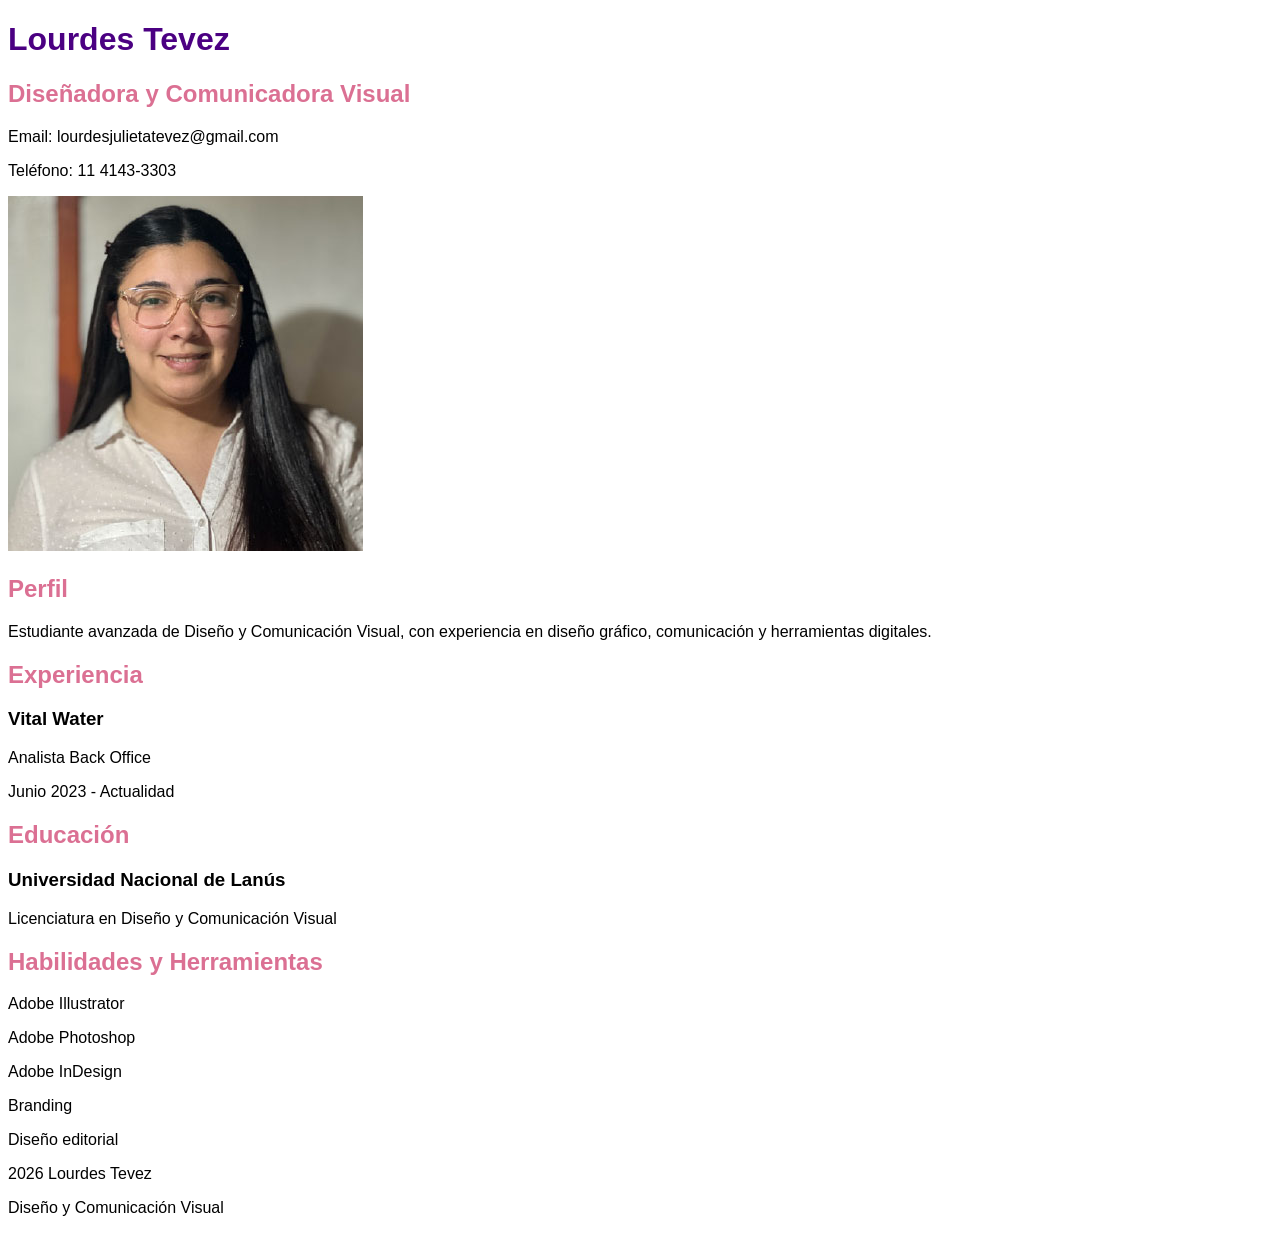
==== index.html @ 54fec966 "agregue tipografias, les puse color y agregue img" ====
<!DOCTYPE html>
<html>
    <head>
        <meta charset="utf-8"/>
        <title>TP de Lourdes Tevez</title>
        <link rel="stylesheet" href="estilos.css">
    </head>
        <body>
            <header>
                <h1>Lourdes Tevez</h1>
                <h2>Diseñadora y Comunicadora Visual</h2>
                <p>Email: lourdesjulietatevez@gmail.com</p>
                <p>Teléfono: 11 4143-3303</p>
            </header>
            <main>
                <img src="yo.jpg" alt="Mi perfil">
                <section>
                    <h2>Perfil</h2>
                    <p>
                        Estudiante avanzada de Diseño y Comunicación Visual, con experiencia en diseño gráfico, comunicación y herramientas digitales.
                    </p>
                </section>
                <section>
                    <h2>Experiencia</h2>
                    <h3>Vital Water</h3>
                    <p>Analista Back Office</p>
                    <p>Junio 2023 - Actualidad</p>
                </section>
                <section>
                    <h2>Educación</h2>
                    <h3>Universidad Nacional de Lanús</h3>
                    <p>Licenciatura en Diseño y Comunicación Visual</p>
                </section>
                <section>
                    <h2>Habilidades y Herramientas</h2>
                    <p>Adobe Illustrator</p>
                    <p>Adobe Photoshop</p>
                    <p>Adobe InDesign</p>
                    <p>Branding</p>
                    <p>Diseño editorial</p>
                </section>
            </main>
            <footer>
                <p>2026 Lourdes Tevez</p>
                <p>Diseño y Comunicación Visual</p>
            </footer>
        </body>
</html>
---- estilos.css ----
/* CSS DOCUMENT */
@charset "UTF-8" ;

@font-face {
    font-family: "Roboto Regular";
    src: url(img/fuentes/Roboto-Regular.ttf) format('truetype');
    font-weight: normal;
    font-style: normal;
}

@font-face {
    font-family: "Roboto semi bold";
    src: url(img/fuentes/Roboto-SemiBold.ttf) format('truetype');
    font-weight: bold;
    font-style: normal;
}

@font-face {
    font-family: "Roboto italic";
    src: url(img/fuentes/Roboto-Italic.ttf) format('truetype');
    font-weight: normal;
    font-style: italic;
}

h1 { 
    font-family: 'Roboto semi bold', sans-serif;
    color: indigo;
}
h2 {
    font-family: 'Roboto semi bold', sans-serif;
    color: palevioletred;
}
h3 {
    font-family: 'Roboto regular', sans-serif;
}
p {
    font-family: 'Roboto regular', sans-serif;
}
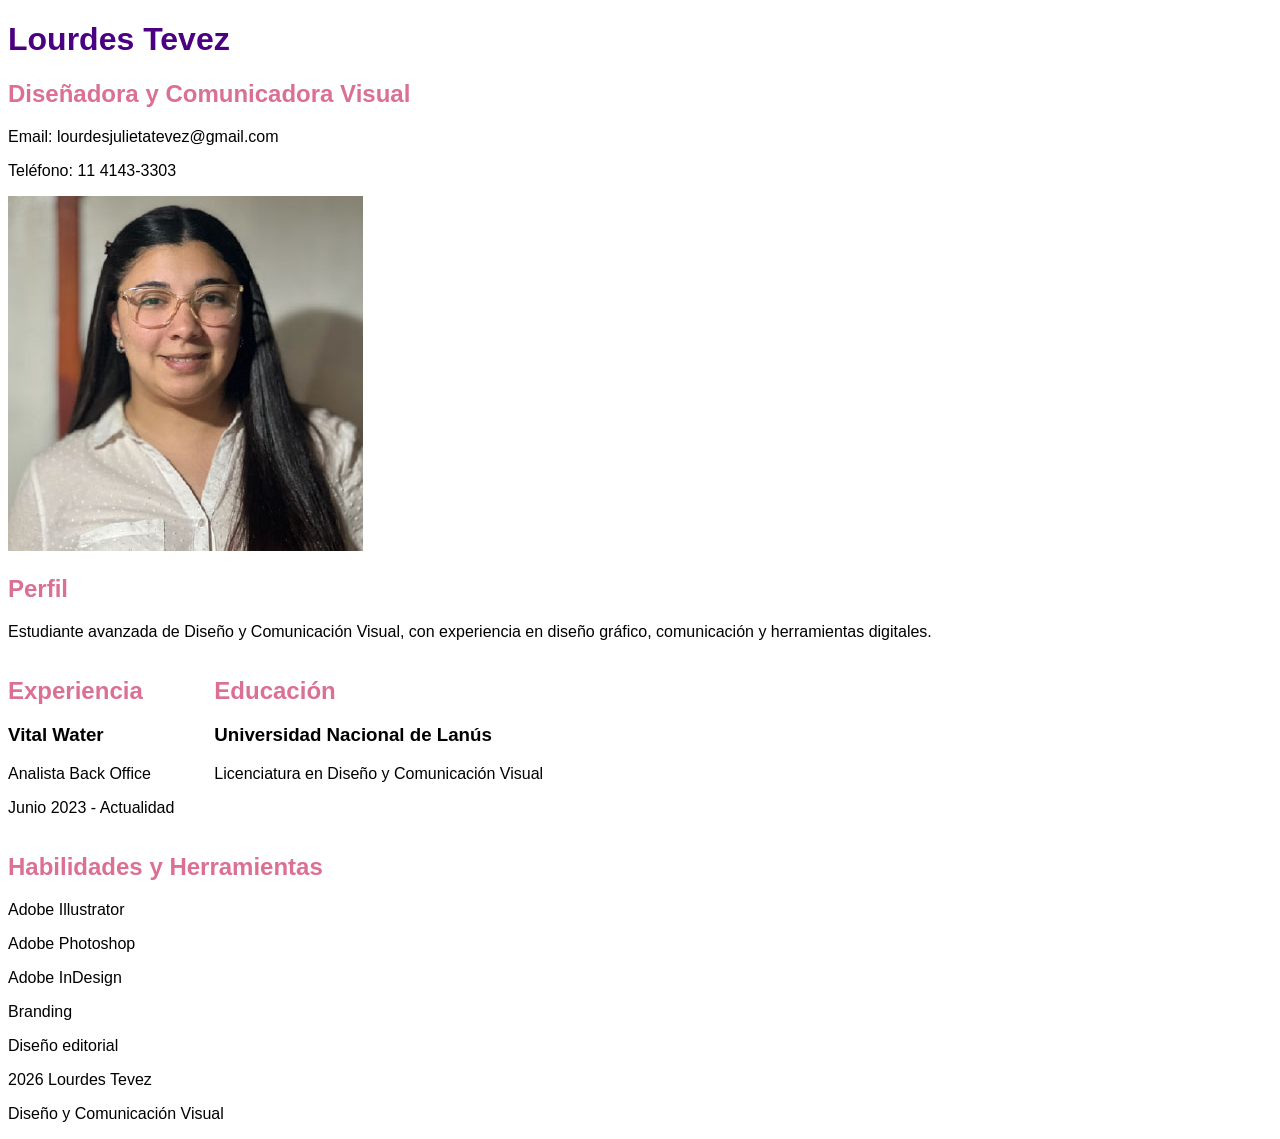
==== commit 7db1971b: "Primeros pasos Flexbox en la info" ====
--- a/index.html
+++ b/index.html
@@ -13,13 +13,14 @@
                 <p>Teléfono: 11 4143-3303</p>
             </header>
             <main>
-                <img src="yo.jpg" alt="Mi perfil">
+                <img src="yo.jpg" alt="Mi perfil ">
                 <section>
                     <h2>Perfil</h2>
                     <p>
                         Estudiante avanzada de Diseño y Comunicación Visual, con experiencia en diseño gráfico, comunicación y herramientas digitales.
                     </p>
                 </section>
+            <div class="info">
                 <section>
                     <h2>Experiencia</h2>
                     <h3>Vital Water</h3>
@@ -31,6 +32,7 @@
                     <h3>Universidad Nacional de Lanús</h3>
                     <p>Licenciatura en Diseño y Comunicación Visual</p>
                 </section>
+            </div>  
                 <section>
                     <h2>Habilidades y Herramientas</h2>
                     <p>Adobe Illustrator</p>
--- a/estilos.css
+++ b/estilos.css
@@ -35,4 +35,10 @@
 }
 p {
     font-family: 'Roboto regular', sans-serif;
+}
+.info {
+    display: flex;
+    gap: 40px;
+    justify-content: flex-start;
+    align-items: flex-start
 }
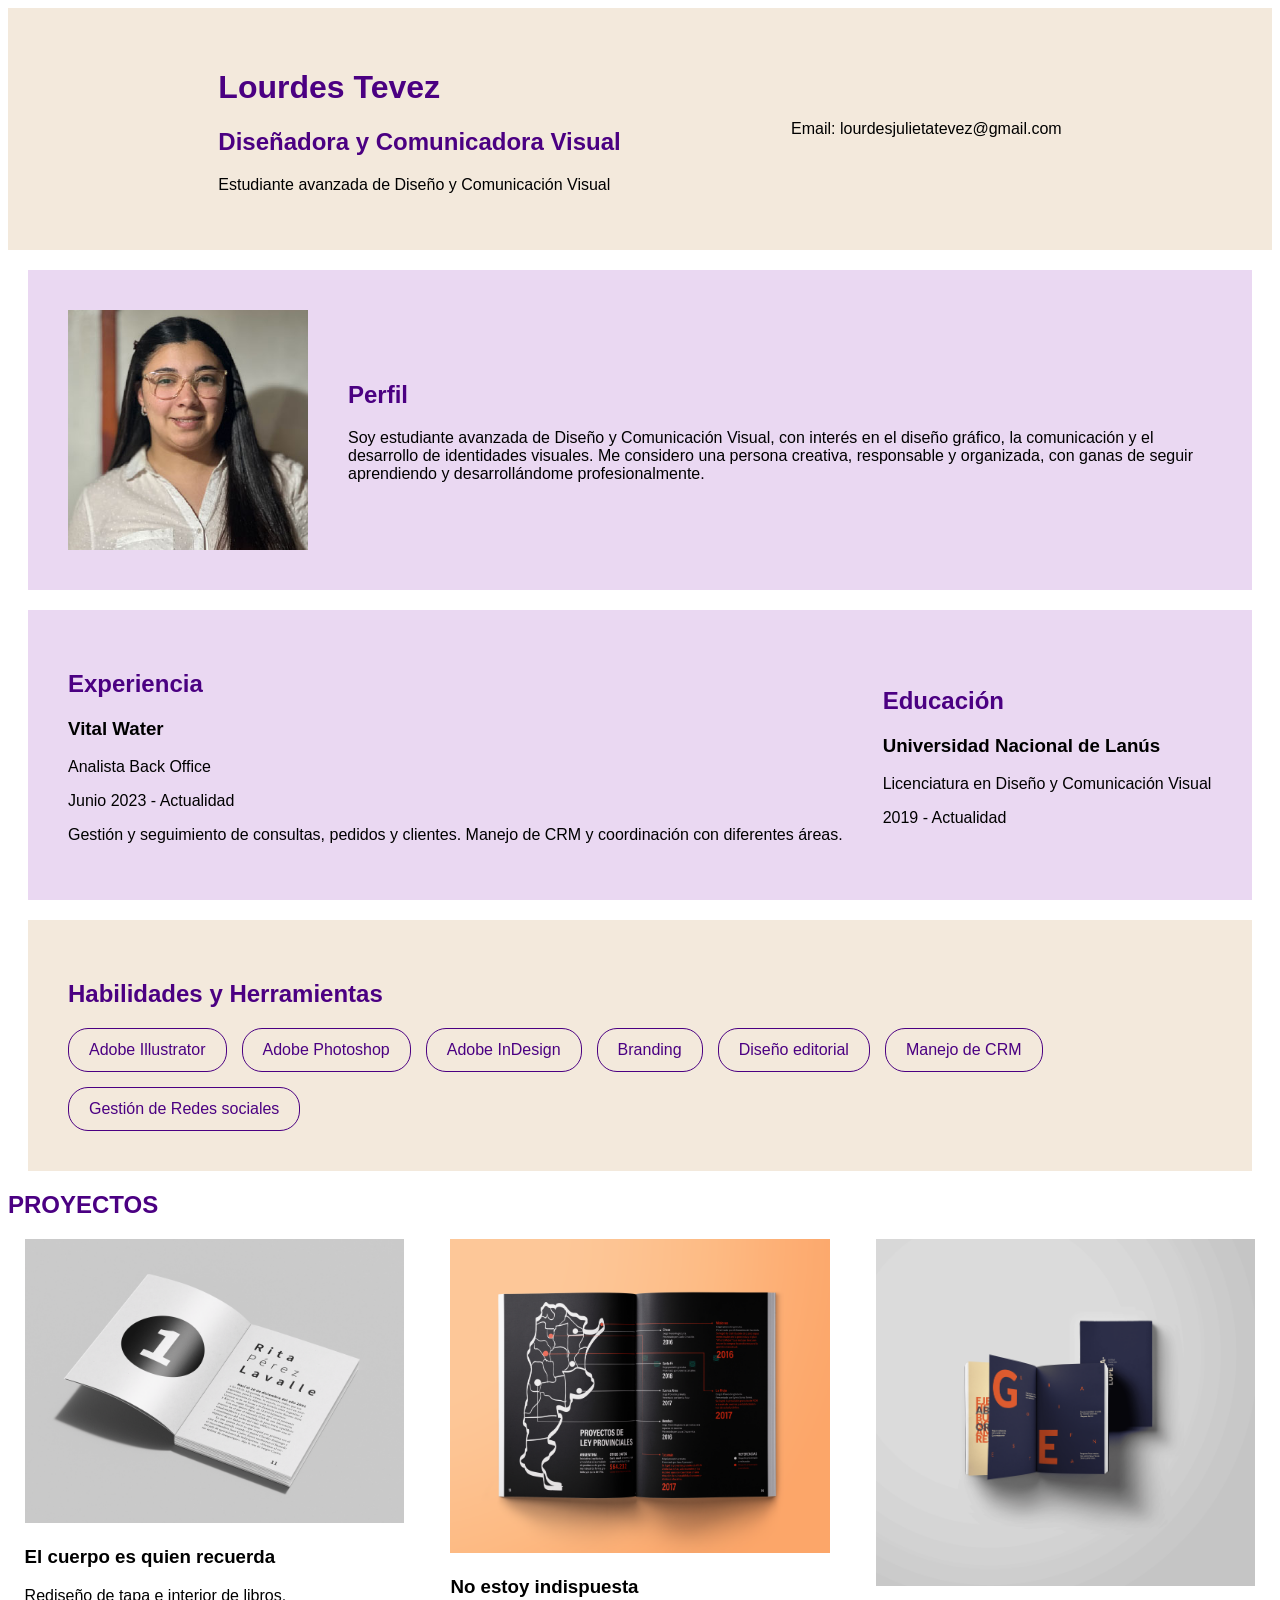
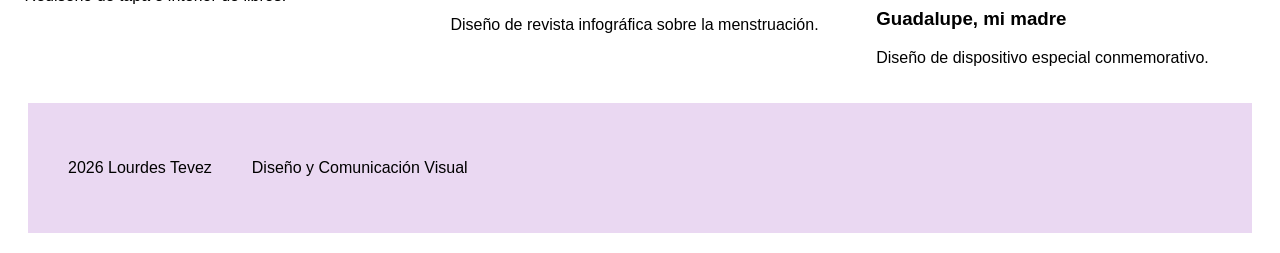
==== commit 6fc9295a: "Pre entrega" ====
--- a/index.html
+++ b/index.html
@@ -7,40 +7,79 @@
     </head>
         <body>
             <header>
-                <h1>Lourdes Tevez</h1>
-                <h2>Diseñadora y Comunicadora Visual</h2>
-                <p>Email: lourdesjulietatevez@gmail.com</p>
-                <p>Teléfono: 11 4143-3303</p>
+                <div class="presentacion">
+                    <h1>Lourdes Tevez</h1>
+                    <h2>Diseñadora y Comunicadora Visual</h2>
+                    <p>Estudiante avanzada de Diseño y Comunicación Visual</p>
+                </div>
+                <div class="contacto">
+                    <p>Email: lourdesjulietatevez@gmail.com</p>
+                </div>
             </header>
             <main>
-                <img src="yo.jpg" alt="Mi perfil ">
-                <section>
-                    <h2>Perfil</h2>
-                    <p>
-                        Estudiante avanzada de Diseño y Comunicación Visual, con experiencia en diseño gráfico, comunicación y herramientas digitales.
-                    </p>
-                </section>
-            <div class="info">
-                <section>
-                    <h2>Experiencia</h2>
-                    <h3>Vital Water</h3>
-                    <p>Analista Back Office</p>
-                    <p>Junio 2023 - Actualidad</p>
-                </section>
-                <section>
-                    <h2>Educación</h2>
-                    <h3>Universidad Nacional de Lanús</h3>
-                    <p>Licenciatura en Diseño y Comunicación Visual</p>
-                </section>
-            </div>  
-                <section>
-                    <h2>Habilidades y Herramientas</h2>
-                    <p>Adobe Illustrator</p>
-                    <p>Adobe Photoshop</p>
-                    <p>Adobe InDesign</p>
-                    <p>Branding</p>
-                    <p>Diseño editorial</p>
-                </section>
+                <div class="perfil-contenedor">
+                    <img src="yo.jpg" alt="Mi perfil ">
+                    <section>
+                        <h2>Perfil</h2>
+                        <p>
+                        Soy estudiante avanzada de Diseño y Comunicación Visual, con interés en el diseño gráfico, la comunicación y el desarrollo de identidades visuales. Me considero una persona creativa, responsable y organizada, con ganas de seguir aprendiendo y desarrollándome profesionalmente.
+                        </p>
+                    </section>
+                </div>
+                <div class="info">
+                    <section>
+                        <h2>Experiencia</h2>
+                        <article>
+                            <h3>Vital Water</h3>
+                            <p>Analista Back Office</p>
+                            <p>Junio 2023 - Actualidad</p>
+                            <p>
+                            Gestión y seguimiento de consultas, pedidos y clientes.
+                            Manejo de CRM y coordinación con diferentes áreas.
+                            </p>
+                        </article>
+                    </section>
+                    <section class="educacion">
+                        <h2>Educación</h2>
+                        <article>
+                        <h3>Universidad Nacional de Lanús</h3>
+                        <p>Licenciatura en Diseño y Comunicación Visual</p>
+                        <p>2019 - Actualidad</p>
+                        </article>
+                    </section>
+                </div>  
+                    <section class="habilidades">
+                        <h2>Habilidades y Herramientas</h2>
+                        <div class="lista-habilidades">
+                            <span>Adobe Illustrator</span>
+                            <span>Adobe Photoshop</span>
+                            <span>Adobe InDesign</span>
+                            <span>Branding</span>
+                            <span>Diseño editorial</span>
+                            <span>Manejo de CRM</span>
+                            <span>Gestión de Redes sociales</span>
+                        </div>
+                    </section>
+                    <section class="proyectos">
+                        <h2>PROYECTOS</h2>
+                        <div class="proyectos-contenedor">
+                            <article class="proyecto">
+                            <img src="Proyecto1.png" alt="Proyecto editorial">
+                            <h3>El cuerpo es quien recuerda</h3>
+                            <p>Rediseño de tapa e interior de libros.</p>
+                            </article>
+                            <article class="proyecto">
+                            <img src="Proyecto2.png" alt="Proyecto menstruacion">
+                            <h3>No estoy indispuesta</h3>
+                            <p>Diseño de revista infográfica sobre la menstruación.</p>
+                            </article>
+                            <article class="proyecto">
+                            <img src="Proyecto3.png" alt="Proyecto mama">
+                            <h3>Guadalupe, mi madre</h3>
+                            <p>Diseño de dispositivo especial conmemorativo.</p>
+                            </article>
+                        </div>
+                    </section>
             </main>
             <footer>
                 <p>2026 Lourdes Tevez</p>
--- a/estilos.css
+++ b/estilos.css
@@ -28,7 +28,7 @@
 }
 h2 {
     font-family: 'Roboto semi bold', sans-serif;
-    color: palevioletred;
+    color: indigo;
 }
 h3 {
     font-family: 'Roboto regular', sans-serif;
@@ -36,9 +36,73 @@
 p {
     font-family: 'Roboto regular', sans-serif;
 }
+span {font-family: 'Roboto semi bold', sans-serif;
+    color: indigo;
+}
 .info {
     display: flex;
     gap: 40px;
     justify-content: flex-start;
     align-items: flex-start
+}
+.perfil-contenedor {
+    display: flex;
+    align-items: center;
+    gap: 40px;
+    padding: 40px;
+    margin: 20px;
+    background-color: #ead8f2;
+}
+header {
+    display: flex;
+    justify-content: space-evenly;
+    align-items: center;
+    padding: 40px;
+    background-color: #f3e9dc;
+}
+.perfil-contenedor img {
+    width: 240px;
+    height: 240px;
+    object-fit: cover;
+}
+.habilidades {
+    padding: 40px;
+    margin: 20px;
+    background-color: #f3e9dc;
+}
+.lista-habilidades {
+    display: flex;
+    flex-wrap: wrap;
+    gap: 15px;
+}
+.lista-habilidades span {
+    padding: 12px 20px;
+    border: 1px solid;
+    border-radius: 20px;
+}
+.proyectos-contenedor {
+    display: flex;
+    justify-content: space-evenly;
+    gap: 30px;
+}.proyecto {
+    width: 30%;
+}
+.proyecto img {
+    width: 100%;
+}
+footer {
+    display: flex;
+    jalign-items: center;
+    gap: 40px;
+    padding: 40px;
+    margin: 20px;
+    background-color: #ead8f2;
+}
+.info {
+    display: flex;
+    align-items: center;
+    gap: 40px;
+    padding: 40px;
+    margin: 20px;
+    background-color: #ead8f2;
 }
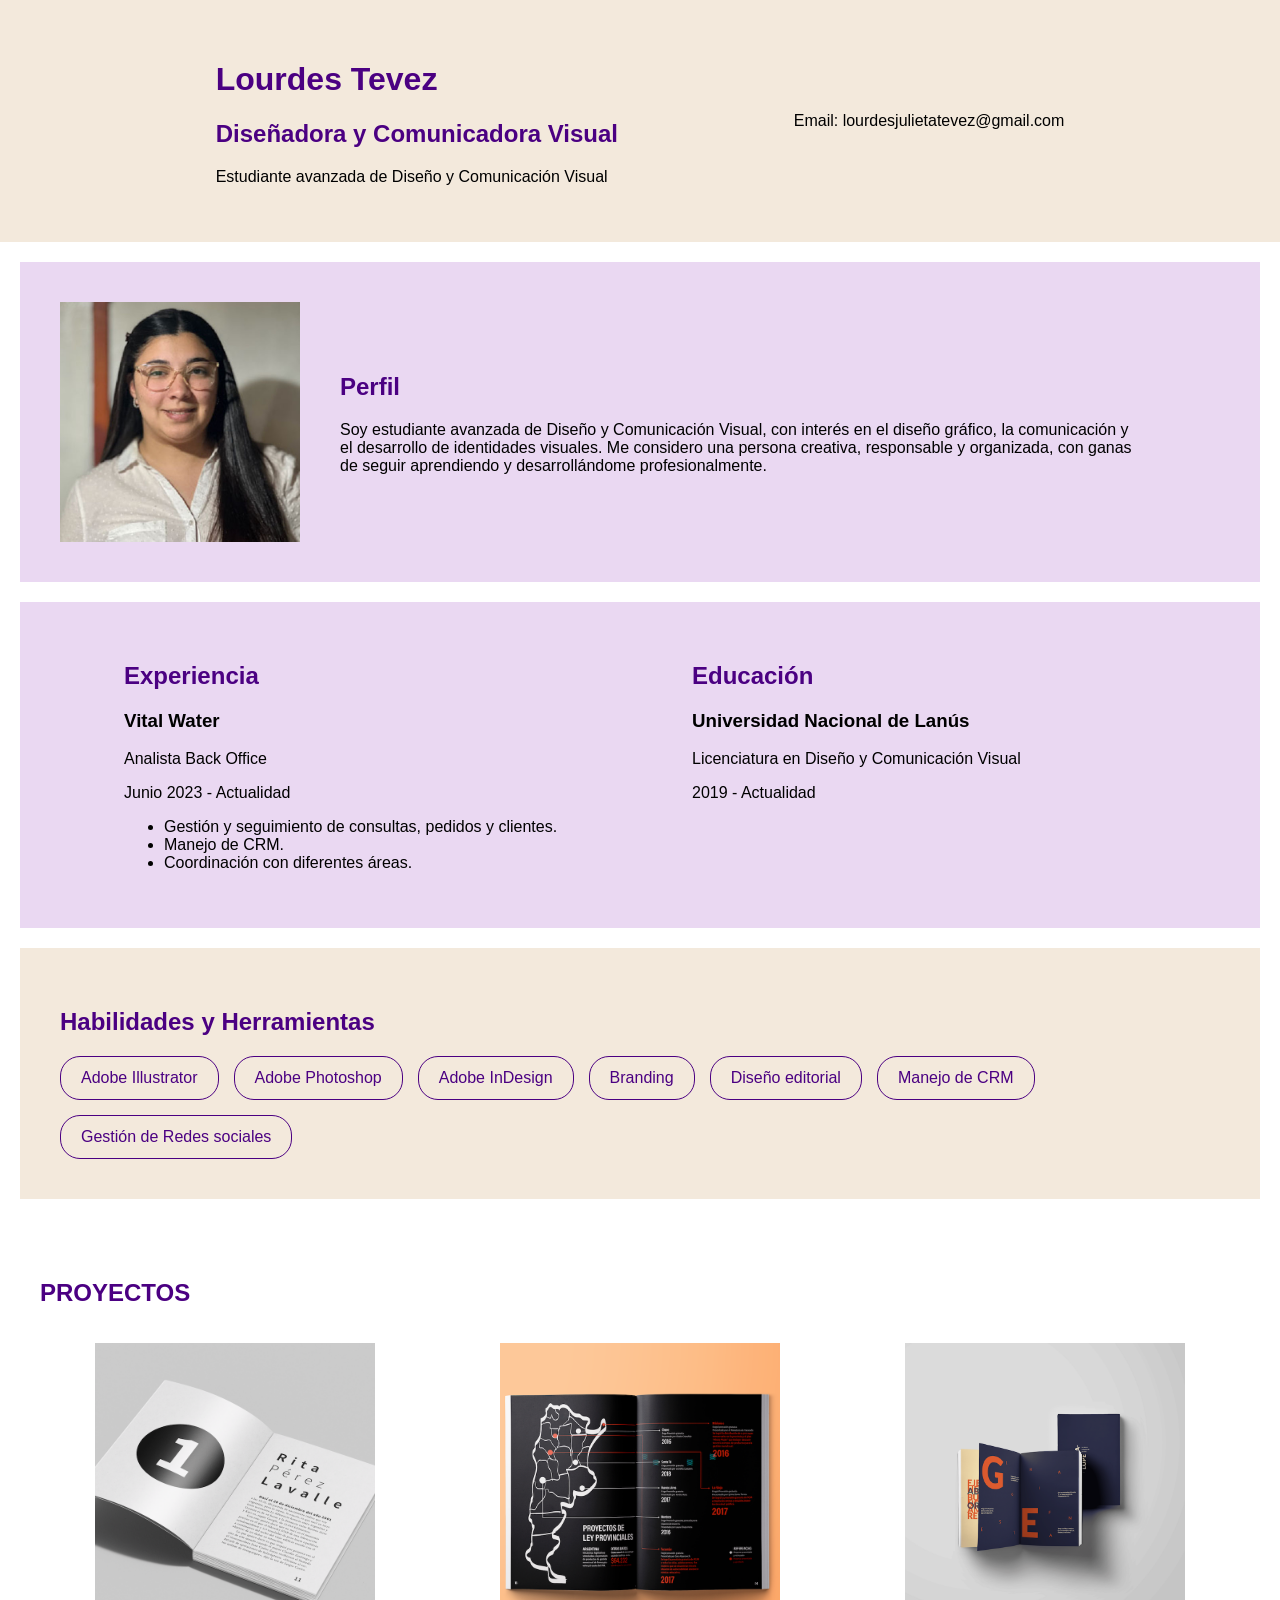
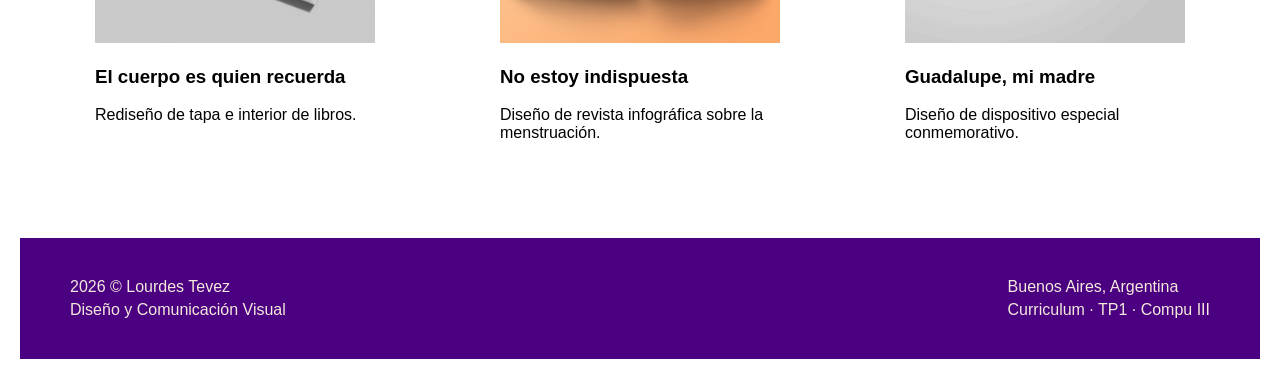
==== commit 38b2417e: "Entrega Final TP1" ====
--- a/index.html
+++ b/index.html
@@ -4,6 +4,7 @@
         <meta charset="utf-8"/>
         <title>TP de Lourdes Tevez</title>
         <link rel="stylesheet" href="estilos.css">
+        <link rel="icon" type="image/png" href="img/favicon.png">
     </head>
         <body>
             <header>
@@ -18,7 +19,7 @@
             </header>
             <main>
                 <div class="perfil-contenedor">
-                    <img src="yo.jpg" alt="Mi perfil ">
+                    <img src="img/yo.jpg" alt="Mi perfil ">
                     <section>
                         <h2>Perfil</h2>
                         <p>
@@ -33,10 +34,11 @@
                             <h3>Vital Water</h3>
                             <p>Analista Back Office</p>
                             <p>Junio 2023 - Actualidad</p>
-                            <p>
-                            Gestión y seguimiento de consultas, pedidos y clientes.
-                            Manejo de CRM y coordinación con diferentes áreas.
-                            </p>
+                            <ul>
+                                <li>Gestión y seguimiento de consultas, pedidos y clientes.</li>
+                                <li>Manejo de CRM.</li>
+                                <li>Coordinación con diferentes áreas.</li>
+                            </ul>
                         </article>
                     </section>
                     <section class="educacion">
@@ -64,26 +66,44 @@
                         <h2>PROYECTOS</h2>
                         <div class="proyectos-contenedor">
                             <article class="proyecto">
-                            <img src="Proyecto1.png" alt="Proyecto editorial">
-                            <h3>El cuerpo es quien recuerda</h3>
-                            <p>Rediseño de tapa e interior de libros.</p>
+                                <figure>
+                                    <img src="img/Proyecto1.png" alt="Proyecto editorial">
+                                    <figcaption>
+                                        <h3>El cuerpo es quien recuerda</h3>
+                                        <p>Rediseño de tapa e interior de libros.</p>
+                                    </figcaption>
+                                </figure>
                             </article>
                             <article class="proyecto">
-                            <img src="Proyecto2.png" alt="Proyecto menstruacion">
-                            <h3>No estoy indispuesta</h3>
-                            <p>Diseño de revista infográfica sobre la menstruación.</p>
+                                <figure>
+                                    <img src="img/Proyecto2.png" alt="Proyecto menstruacion">
+                                    <figcaption>
+                                        <h3>No estoy indispuesta</h3>
+                                        <p>Diseño de revista infográfica sobre la menstruación.</p>
+                                    </figcaption>
+                                </figure>
                             </article>
                             <article class="proyecto">
-                            <img src="Proyecto3.png" alt="Proyecto mama">
-                            <h3>Guadalupe, mi madre</h3>
-                            <p>Diseño de dispositivo especial conmemorativo.</p>
+                                <figure>
+                                    <img src="img/Proyecto3.png" alt="Proyecto mama">
+                                    <figcaption>
+                                        <h3>Guadalupe, mi madre</h3>
+                                        <p>Diseño de dispositivo especial conmemorativo.</p>
+                                    </figcaption>
+                                </figure>
                             </article>
                         </div>
                     </section>
             </main>
             <footer>
-                <p>2026 Lourdes Tevez</p>
-                <p>Diseño y Comunicación Visual</p>
+                <div>
+                    <p>2026 © Lourdes Tevez</p>
+                    <p>Diseño y Comunicación Visual</p>
+                </div>
+                <div class="footer-contacto">
+                    <p>Buenos Aires, Argentina</p>
+                    <p>Curriculum · TP1 · Compu III</p>
+                </div>
             </footer>
         </body>
 </html>
--- a/estilos.css
+++ b/estilos.css
@@ -1,49 +1,45 @@
+@charset "UTF-8" ;
 /* CSS DOCUMENT */
-@charset "UTF-8" ;
 
 @font-face {
     font-family: "Roboto Regular";
-    src: url(img/fuentes/Roboto-Regular.ttf) format('truetype');
+    src: url(fuentes/Roboto-Regular.ttf) format('truetype');
     font-weight: normal;
     font-style: normal;
 }
 
 @font-face {
     font-family: "Roboto semi bold";
-    src: url(img/fuentes/Roboto-SemiBold.ttf) format('truetype');
+    src: url(fuentes/Roboto-SemiBold.ttf) format('truetype');
     font-weight: bold;
     font-style: normal;
 }
 
 @font-face {
     font-family: "Roboto italic";
-    src: url(img/fuentes/Roboto-Italic.ttf) format('truetype');
+    src: url(fuentes/Roboto-Italic.ttf) format('truetype');
     font-weight: normal;
     font-style: italic;
 }
 
-h1 { 
+h1, h2, span { 
     font-family: 'Roboto semi bold', sans-serif;
     color: indigo;
 }
-h2 {
-    font-family: 'Roboto semi bold', sans-serif;
-    color: indigo;
-}
-h3 {
+h3, p, li {
     font-family: 'Roboto regular', sans-serif;
-}
-p {
-    font-family: 'Roboto regular', sans-serif;
-}
-span {font-family: 'Roboto semi bold', sans-serif;
-    color: indigo;
 }
 .info {
     display: flex;
     gap: 40px;
-    justify-content: flex-start;
-    align-items: flex-start
+    justify-content: space-evenly;
+    align-items: flex-start;
+    padding: 40px;
+    margin: 20px;
+    background-color: #ead8f2;
+}
+.info section {
+    width: 40%;
 }
 .perfil-contenedor {
     display: flex;
@@ -52,6 +48,9 @@
     padding: 40px;
     margin: 20px;
     background-color: #ead8f2;
+}
+.perfil-contenedor section {
+    max-width: 800px;
 }
 header {
     display: flex;
@@ -80,6 +79,9 @@
     border: 1px solid;
     border-radius: 20px;
 }
+.proyectos {
+    padding: 40px;
+}
 .proyectos-contenedor {
     display: flex;
     justify-content: space-evenly;
@@ -89,20 +91,30 @@
 }
 .proyecto img {
     width: 100%;
+    height: 300px;
+    object-fit: cover;
 }
 footer {
-    display: flex;
-    jalign-items: center;
-    gap: 40px;
-    padding: 40px;
-    margin: 20px;
-    background-color: #ead8f2;
-}
-.info {
     display: flex;
     align-items: center;
     gap: 40px;
     padding: 40px;
     margin: 20px;
     background-color: #ead8f2;
+}
+body {
+    max-width: 1400px;
+    margin: 0 auto;
+}
+footer {
+    display: flex;
+    justify-content: space-between;
+    align-items: center;
+    padding: 35px 50px;
+    margin-top: 40px;
+    background-color: indigo;
+    color: #f3e9dc;
+}
+footer p {
+    margin: 5px 0;
 }
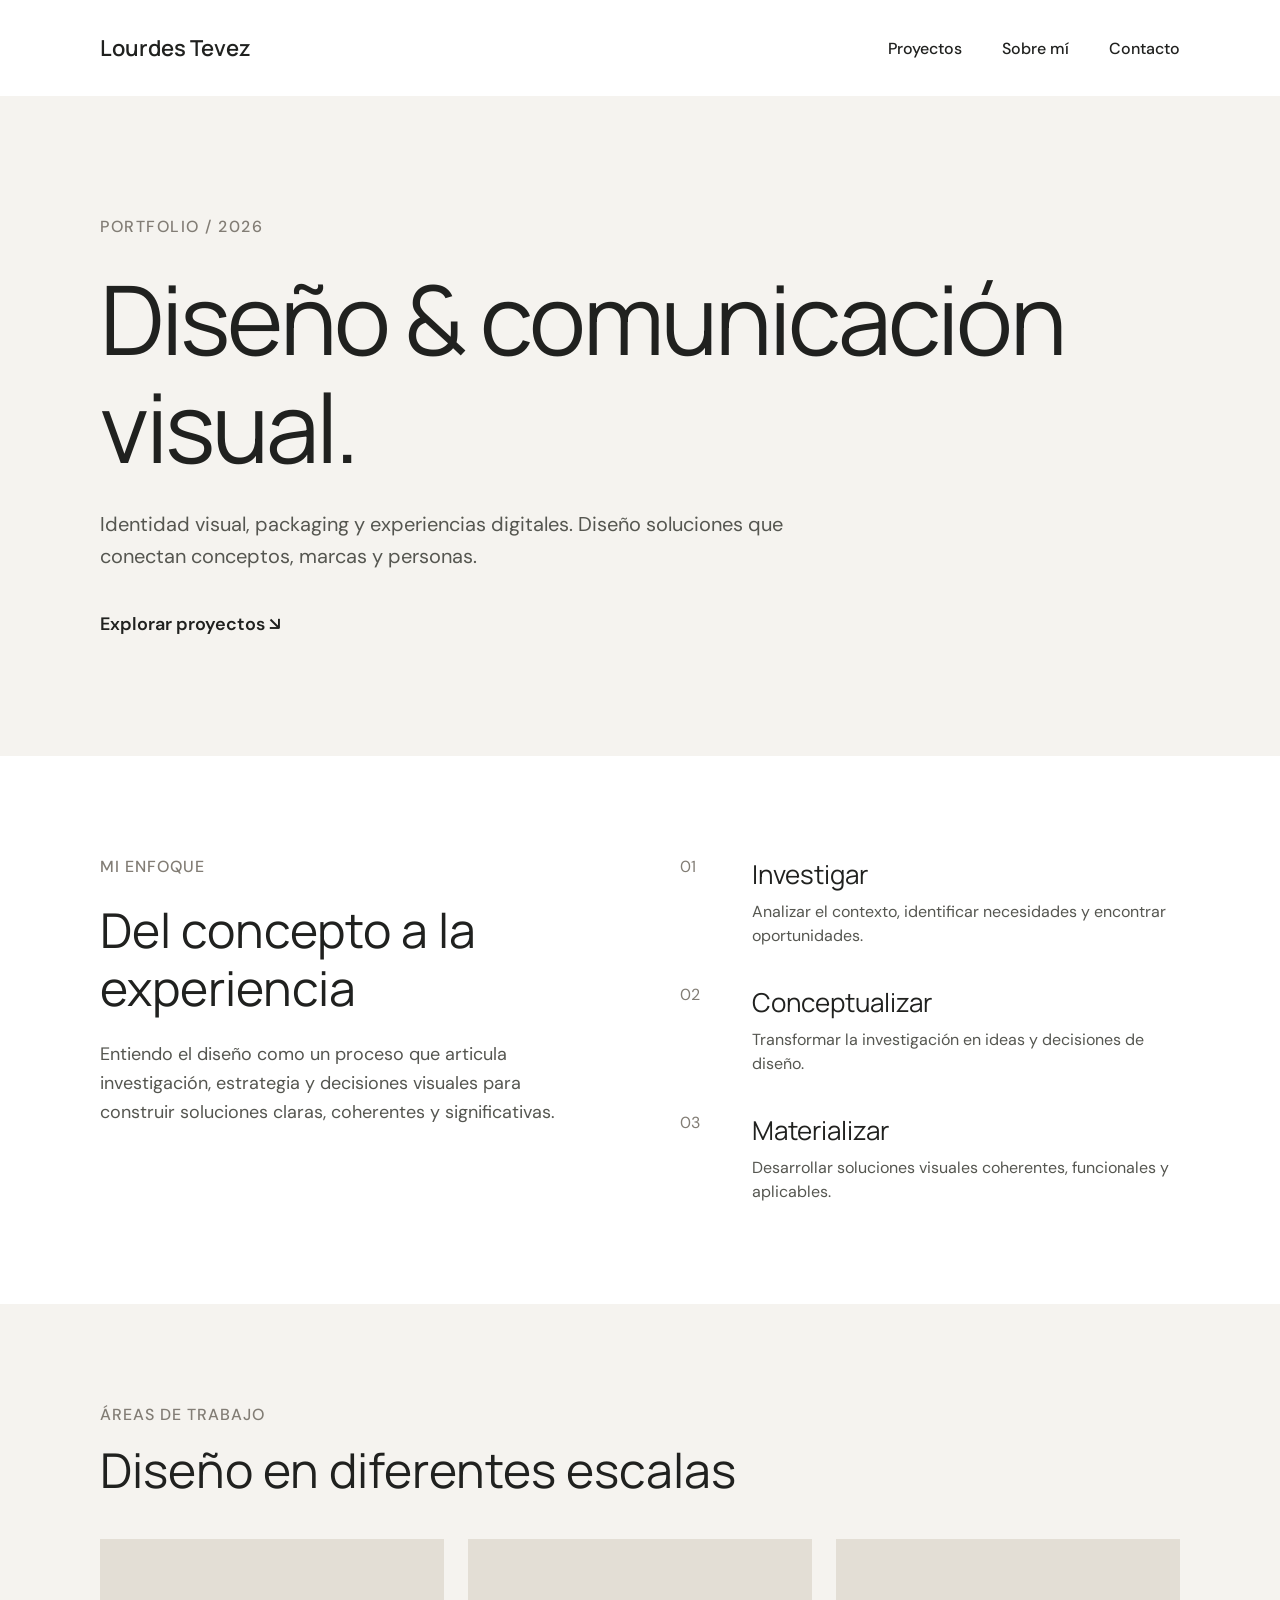
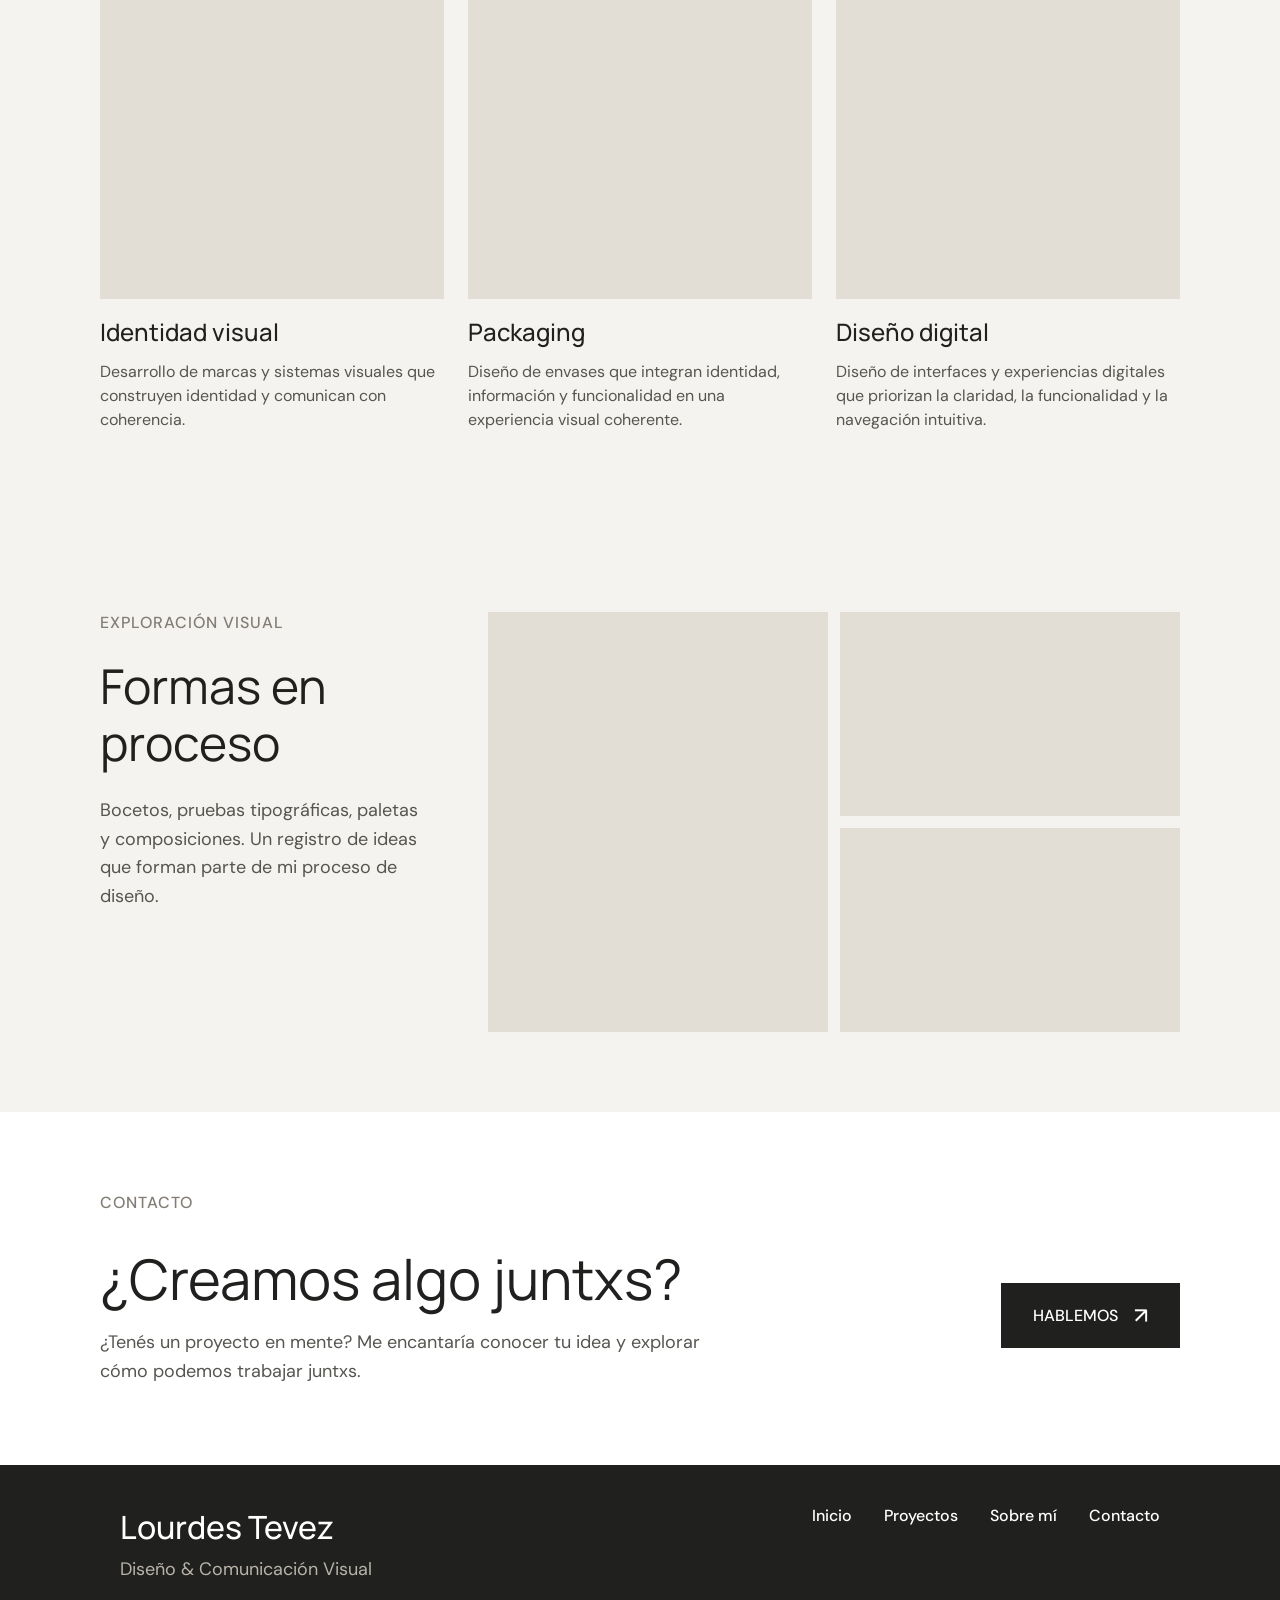
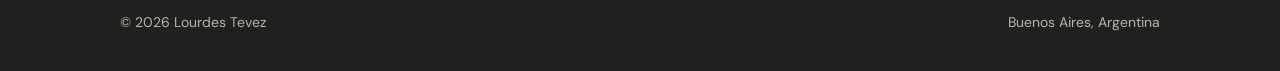
==== commit 48f3d0e3: "Avance TP3 - Preentrega" ====
--- a/index.html
+++ b/index.html
@@ -1,109 +1,159 @@
 <!DOCTYPE html>
-<html>
-    <head>
-        <meta charset="utf-8"/>
-        <title>TP de Lourdes Tevez</title>
-        <link rel="stylesheet" href="estilos.css">
-        <link rel="icon" type="image/png" href="img/favicon.png">
-    </head>
-        <body>
-            <header>
-                <div class="presentacion">
-                    <h1>Lourdes Tevez</h1>
-                    <h2>Diseñadora y Comunicadora Visual</h2>
-                    <p>Estudiante avanzada de Diseño y Comunicación Visual</p>
-                </div>
-                <div class="contacto">
-                    <p>Email: lourdesjulietatevez@gmail.com</p>
-                </div>
-            </header>
-            <main>
-                <div class="perfil-contenedor">
-                    <img src="img/yo.jpg" alt="Mi perfil ">
-                    <section>
-                        <h2>Perfil</h2>
-                        <p>
-                        Soy estudiante avanzada de Diseño y Comunicación Visual, con interés en el diseño gráfico, la comunicación y el desarrollo de identidades visuales. Me considero una persona creativa, responsable y organizada, con ganas de seguir aprendiendo y desarrollándome profesionalmente.
-                        </p>
-                    </section>
-                </div>
-                <div class="info">
-                    <section>
-                        <h2>Experiencia</h2>
-                        <article>
-                            <h3>Vital Water</h3>
-                            <p>Analista Back Office</p>
-                            <p>Junio 2023 - Actualidad</p>
-                            <ul>
-                                <li>Gestión y seguimiento de consultas, pedidos y clientes.</li>
-                                <li>Manejo de CRM.</li>
-                                <li>Coordinación con diferentes áreas.</li>
-                            </ul>
-                        </article>
-                    </section>
-                    <section class="educacion">
-                        <h2>Educación</h2>
-                        <article>
-                        <h3>Universidad Nacional de Lanús</h3>
-                        <p>Licenciatura en Diseño y Comunicación Visual</p>
-                        <p>2019 - Actualidad</p>
-                        </article>
-                    </section>
-                </div>  
-                    <section class="habilidades">
-                        <h2>Habilidades y Herramientas</h2>
-                        <div class="lista-habilidades">
-                            <span>Adobe Illustrator</span>
-                            <span>Adobe Photoshop</span>
-                            <span>Adobe InDesign</span>
-                            <span>Branding</span>
-                            <span>Diseño editorial</span>
-                            <span>Manejo de CRM</span>
-                            <span>Gestión de Redes sociales</span>
-                        </div>
-                    </section>
-                    <section class="proyectos">
-                        <h2>PROYECTOS</h2>
-                        <div class="proyectos-contenedor">
-                            <article class="proyecto">
-                                <figure>
-                                    <img src="img/Proyecto1.png" alt="Proyecto editorial">
-                                    <figcaption>
-                                        <h3>El cuerpo es quien recuerda</h3>
-                                        <p>Rediseño de tapa e interior de libros.</p>
-                                    </figcaption>
-                                </figure>
-                            </article>
-                            <article class="proyecto">
-                                <figure>
-                                    <img src="img/Proyecto2.png" alt="Proyecto menstruacion">
-                                    <figcaption>
-                                        <h3>No estoy indispuesta</h3>
-                                        <p>Diseño de revista infográfica sobre la menstruación.</p>
-                                    </figcaption>
-                                </figure>
-                            </article>
-                            <article class="proyecto">
-                                <figure>
-                                    <img src="img/Proyecto3.png" alt="Proyecto mama">
-                                    <figcaption>
-                                        <h3>Guadalupe, mi madre</h3>
-                                        <p>Diseño de dispositivo especial conmemorativo.</p>
-                                    </figcaption>
-                                </figure>
-                            </article>
-                        </div>
-                    </section>
-            </main>
-            <footer>
-                <div>
-                    <p>2026 © Lourdes Tevez</p>
-                    <p>Diseño y Comunicación Visual</p>
-                </div>
-                <div class="footer-contacto">
-                    <p>Buenos Aires, Argentina</p>
-                    <p>Curriculum · TP1 · Compu III</p>
-                </div>
-            </footer>
-        </body>
+<html lang="es">
+<head>
+    <meta charset="UTF-8">
+    <meta name="viewport" content="width=device-width, initial-scale=1.0">
+    <title>Lourdes Tevez | Diseño y Comunicación Visual</title>
+    <link rel="stylesheet" href="estilos.css">
+</head>
+<body>
+    <header class="header-global">
+        <nav class="nav-principal" aria-label="Navegación principal">
+            <a href="index.html" class="logo">Lourdes Tevez</a>
+
+            <div class="nav-enlaces">
+                <a href="proyectos.html">Proyectos</a>
+                <a href="sobre-mi.html">Sobre mí</a>
+                <a href="contacto.html">Contacto</a>
+            </div>
+        </nav>
+    </header>
+    <main>
+        <section id="inicio" class="section-hero">
+            <p>PORTFOLIO / 2026</p>
+            <h1>Diseño &amp; comunicación visual.</h1>
+            <p>
+                Identidad visual, packaging y experiencias digitales.
+                Diseño soluciones que conectan conceptos, marcas y personas.
+            </p>
+            <a href="proyectos.html">Explorar proyectos ↘</a>
+        </section>
+<section id="enfoque" class="section-enfoque">
+    <div class="enfoque-intro">
+        <p class="etiqueta">MI ENFOQUE</p>
+        <h2>Del concepto a la experiencia</h2>
+        <p>
+            Entiendo el diseño como un proceso que articula
+            investigación, estrategia y decisiones visuales
+            para construir soluciones claras, coherentes
+            y significativas.
+        </p>
+    </div>
+    <div class="enfoque-etapas">
+        <article class="etapa">
+            <span class="numero">01</span>
+            <div>
+                <h3>Investigar</h3>
+                <p>Analizar el contexto, identificar necesidades y encontrar oportunidades.</p>
+            </div>
+        </article>
+        <article class="etapa">
+            <span class="numero">02</span>
+            <div>
+                <h3>Conceptualizar</h3>
+                <p>Transformar la investigación en ideas y decisiones de diseño.</p>
+            </div>
+        </article>
+        <article class="etapa">
+            <span class="numero">03</span>
+            <div>
+                <h3>Materializar</h3>
+                <p>Desarrollar soluciones visuales coherentes, funcionales y aplicables.</p>
+            </div>
+        </article>
+    </div>
+</section>     
+<section id="areas" class="section-areas">
+    <div class="areas-encabezado">
+        <p class="etiqueta">ÁREAS DE TRABAJO</p>
+        <h2>Diseño en diferentes escalas</h2>
+    </div>
+    <div class="areas-grid">
+        <article class="area">
+            <div class="area-imagen"></div>
+            <h3>Identidad visual</h3>
+            <p>
+                Desarrollo de marcas y sistemas visuales que
+                construyen identidad y comunican con coherencia.
+            </p>
+        </article>
+        <article class="area">
+            <div class="area-imagen"></div>
+            <h3>Packaging</h3>
+            <p>
+                Diseño de envases que integran identidad,
+                información y funcionalidad en una experiencia
+                visual coherente.
+            </p>
+        </article>
+        <article class="area">
+            <div class="area-imagen"></div>
+            <h3>Diseño digital</h3>
+            <p>
+                Diseño de interfaces y experiencias digitales
+                que priorizan la claridad, la funcionalidad
+                y la navegación intuitiva.
+            </p>
+        </article>
+    </div>
+</section>
+        
+<section id="exploracion" class="section-exploracion">
+    <div class="exploracion-intro">
+        <p class="etiqueta">EXPLORACIÓN VISUAL</p>
+        <h2>Formas en proceso</h2>
+        <p>
+            Bocetos, pruebas tipográficas, paletas y composiciones.
+            Un registro de ideas que forman parte de mi proceso
+            de diseño.
+        </p>
+    </div>
+    <div class="exploracion-mosaico">
+        <div class="exploracion-principal"></div>
+
+        <div class="exploracion-secundarias">
+            <div class="exploracion-imagen"></div>
+            <div class="exploracion-imagen"></div>
+        </div>
+    </div>
+</section> 
+<section id="contacto" class="section-contacto">
+    <p class="etiqueta">CONTACTO</p>
+    <div class="contacto-contenido">
+        <div class="contacto-textos">
+            <h2>¿Creamos algo juntxs?</h2>
+            <p>
+                ¿Tenés un proyecto en mente? Me encantaría
+                conocer tu idea y explorar cómo podemos
+                trabajar juntxs.
+            </p>
+        </div>
+        <a href="contacto.html" class="btn-hablemos">
+            HABLEMOS
+            <span aria-hidden="true">↗</span>
+        </a>
+    </div>
+</section>
+    </main>
+    
+<footer class="footer-global">
+    <div class="footer-superior">
+        <div class="footer-identidad">
+            <p class="footer-nombre">Lourdes Tevez</p>
+            <p>Diseño &amp; Comunicación Visual</p>
+        </div>
+        <nav class="footer-nav" aria-label="Navegación del pie de página">
+            <a href="index.html">Inicio</a>
+            <a href="proyectos.html">Proyectos</a>
+            <a href="sobre-mi.html">Sobre mí</a>
+            <a href="contacto.html">Contacto</a>
+        </nav>
+    </div>
+    <div class="footer-inferior">
+        <p>© 2026 Lourdes Tevez</p>
+        <p>Buenos Aires, Argentina</p>
+    </div>
+</footer>
+
+</body>
 </html>
--- a/estilos.css
+++ b/estilos.css
@@ -1,120 +1,428 @@
-@charset "UTF-8" ;
-/* CSS DOCUMENT */
-
+
+/* TIPOGRAFÍAS */
 @font-face {
-    font-family: "Roboto Regular";
-    src: url(fuentes/Roboto-Regular.ttf) format('truetype');
-    font-weight: normal;
+    font-family: 'Manrope';
+    src: url('fuentes/Manrope-VariableFont_wght.ttf') format('truetype');
+    font-weight: 200 800;
     font-style: normal;
 }
 
 @font-face {
-    font-family: "Roboto semi bold";
-    src: url(fuentes/Roboto-SemiBold.ttf) format('truetype');
-    font-weight: bold;
+    font-family: 'DM Sans';
+    src: url('fuentes/DMSans-VariableFont_opsz,wght.ttf') format('truetype');
+    font-weight: 100 1000;
     font-style: normal;
 }
 
-@font-face {
-    font-family: "Roboto italic";
-    src: url(fuentes/Roboto-Italic.ttf) format('truetype');
-    font-weight: normal;
-    font-style: italic;
-}
-
-h1, h2, span { 
-    font-family: 'Roboto semi bold', sans-serif;
-    color: indigo;
-}
-h3, p, li {
-    font-family: 'Roboto regular', sans-serif;
-}
-.info {
-    display: flex;
+
+/* VARIABLES DE DISEÑO */
+:root {
+    --color-fondo: #F5F3EF;
+    --color-blanco: #FFFFFF;
+    --color-texto: #20211F;
+    --color-secundario: #555650;
+    --color-gris: #827D75;
+    --color-beige: #E3DED5;
+}
+
+/* ESTILOS GENERALES */
+* {
+    box-sizing: border-box;
+}
+
+html {
+    scroll-behavior: smooth;
+}
+
+body {
+    margin: 0;
+    background-color: var(--color-fondo);
+    color: var(--color-texto);
+    font-family: 'DM Sans', sans-serif;
+}
+
+h1, h2, h3, p {
+    margin: 0;
+}
+
+h1, h2, h3 {
+    font-family: 'Manrope', sans-serif;
+    font-weight: 400;
+}
+
+a {
+    color: inherit;
+    text-decoration: none;
+}
+
+a:hover {
+    opacity: 0.65;
+}
+
+/* HEADER */
+.header-global {
+    width: 100%;
+    background-color: var(--color-blanco);
+}
+
+.nav-principal {
+    min-height: 96px;
+    padding: 0 100px;
+    display: flex;
+    justify-content: space-between;
+    align-items: center;
+}
+
+.logo {
+    font-family: 'Manrope', sans-serif;
+    font-size: 22px;
+    font-weight: 600;
+}
+
+.nav-enlaces {
+    display: flex;
+    align-items: center;
     gap: 40px;
-    justify-content: space-evenly;
+}
+
+.nav-enlaces a {
+    font-size: 16px;
+    font-weight: 500;
+}
+
+/* HERO */
+.section-hero {
+    min-height: 650px;
+    padding: 120px 100px;
+    display: flex;
+    flex-direction: column;
     align-items: flex-start;
-    padding: 40px;
-    margin: 20px;
-    background-color: #ead8f2;
-}
-.info section {
-    width: 40%;
-}
-.perfil-contenedor {
-    display: flex;
-    align-items: center;
+    justify-content: center;
+    gap: 28px;
+}
+
+.section-hero > p:first-child {
+    font-size: 16px;
+    font-weight: 500;
+    letter-spacing: 1.5px;
+    color: var(--color-gris);
+}
+
+.section-hero h1 {
+    max-width: 1100px;
+    font-size: 96px;
+    line-height: 1.12;
+    letter-spacing: -3px;
+}
+
+.section-hero > p:nth-of-type(2) {
+    max-width: 700px;
+    font-size: 20px;
+    line-height: 1.6;
+    color: var(--color-secundario);
+}
+
+.section-hero > a {
+    margin-top: 12px;
+    font-size: 18px;
+    font-weight: 600;
+}
+
+/* SECCIÓN ENFOQUE */
+
+.section-enfoque {
+    display: flex;
+    gap: 80px;
+    padding: 100px;
+    background-color: #FFFFFF;
+    align-items: flex-start;
+}
+
+.enfoque-intro,
+.enfoque-etapas {
+    flex: 1;
+    min-width: 0;
+}
+
+.enfoque-intro .etiqueta {
+    font-size: 16px;
+    font-weight: 500;
+    letter-spacing: 1px;
+    color: #827D75;
+    margin-bottom: 24px;
+}
+
+.enfoque-intro h2 {
+    font-size: 48px;
+    line-height: 1.2;
+    margin-bottom: 24px;
+}
+
+.enfoque-intro > p:last-child {
+    font-size: 18px;
+    line-height: 1.6;
+    color: #555650;
+    max-width: 650px;
+}
+
+.enfoque-etapas {
+    display: flex;
+    flex-direction: column;
+    gap: 36px;
+}
+
+.etapa {
+    display: flex;
+    gap: 32px;
+    align-items: flex-start;
+}
+
+.etapa .numero {
+    font-size: 16px;
+    color: #827D75;
+    flex: 0 0 40px;
+}
+
+.etapa h3 {
+    font-size: 26px;
+    margin-bottom: 8px;
+}
+
+.etapa p {
+    font-size: 16px;
+    line-height: 1.5;
+    color: #555650;
+}
+
+/* SECCIÓN ÁREAS DE TRABAJO */
+
+.section-areas {
+    padding: 100px;
+    background-color: #F5F3EF;
+}
+
+.areas-encabezado {
+    margin-bottom: 40px;
+}
+
+.areas-encabezado .etiqueta {
+    font-size: 16px;
+    font-weight: 500;
+    letter-spacing: 1px;
+    color: #827D75;
+    margin-bottom: 16px;
+}
+
+.areas-encabezado h2 {
+    font-size: 48px;
+    line-height: 1.2;
+}
+
+.areas-grid {
+    display: grid;
+    grid-template-columns: repeat(3, minmax(0, 1fr));
+    gap: 24px;
+}
+
+.area-imagen {
+    width: 100%;
+    height: 360px;
+    background-color: #E3DED5;
+    margin-bottom: 16px;
+}
+
+.area h3 {
+    font-size: 24px;
+    font-weight: 500;
+    margin-bottom: 12px;
+}
+
+.area p {
+    font-size: 16px;
+    line-height: 1.5;
+    color: #555650;
+}
+
+/* SECCIÓN EXPLORACIÓN VISUAL */
+
+.section-exploracion {
+    display: flex;
+    align-items: flex-start;
+    gap: 64px;
+    padding: 80px 100px;
+    background-color: #F5F3EF;
+}
+
+.exploracion-intro {
+    flex: 0 0 30%;
+}
+
+.exploracion-intro .etiqueta {
+    font-size: 16px;
+    font-weight: 500;
+    letter-spacing: 1px;
+    color: #827D75;
+    margin-bottom: 24px;
+}
+
+.exploracion-intro h2 {
+    font-size: 48px;
+    line-height: 1.2;
+    margin-bottom: 24px;
+}
+
+.exploracion-intro > p:last-child {
+    font-size: 18px;
+    line-height: 1.6;
+    color: #555650;
+}
+
+.exploracion-mosaico {
+    display: flex;
+    flex: 1;
+    min-width: 0;
+    height: 420px;
+    gap: 12px;
+}
+
+.exploracion-principal {
+    flex: 1;
+    min-width: 0;
+    background-color: #E3DED5;
+}
+
+.exploracion-secundarias {
+    display: flex;
+    flex: 1;
+    flex-direction: column;
+    gap: 12px;
+    min-width: 0;
+}
+
+.exploracion-imagen {
+    flex: 1;
+    min-height: 0;
+    background-color: #E3DED5;
+}
+
+/* SECCIÓN CONTACTO */
+
+.section-contacto {
+    background-color: #FFFFFF;
+    padding: 80px 100px;
+}
+
+.section-contacto > .etiqueta {
+    font-size: 16px;
+    font-weight: 500;
+    letter-spacing: 1px;
+    color: #827D75;
+    margin-bottom: 32px;
+}
+
+.contacto-contenido {
+    display: flex;
+    justify-content: space-between;
+    align-items: center;
+    gap: 60px;
+}
+
+.contacto-textos {
+    max-width: 650px;
+}
+
+.contacto-textos h2 {
+    font-size: 56px;
+    line-height: 1.2;
+    margin-bottom: 16px;
+}
+
+.contacto-textos p {
+    font-size: 18px;
+    line-height: 1.6;
+    color: #555650;
+}
+
+.btn-hablemos {
+    display: inline-flex;
+    align-items: center;
+    justify-content: center;
+    gap: 16px;
+    padding: 18px 32px;
+    background-color: #20211F;
+    color: #FFFFFF;
+    font-size: 16px;
+    font-weight: 500;
+    white-space: nowrap;
+    transition: background-color 0.2s ease;
+}
+
+.btn-hablemos:hover {
+    background-color: #555650;
+    opacity: 1;
+}
+
+.btn-hablemos span {
+    font-size: 22px;
+}
+
+/* FOOTER GLOBAL */
+
+.footer-global {
+    background-color: #20211F;
+    color: #FFFFFF;
+    padding: 40px 120px;
+}
+
+.footer-superior {
+    display: flex;
+    justify-content: space-between;
+    align-items: flex-start;
     gap: 40px;
-    padding: 40px;
-    margin: 20px;
-    background-color: #ead8f2;
-}
-.perfil-contenedor section {
-    max-width: 800px;
-}
-header {
-    display: flex;
-    justify-content: space-evenly;
-    align-items: center;
-    padding: 40px;
-    background-color: #f3e9dc;
-}
-.perfil-contenedor img {
-    width: 240px;
-    height: 240px;
-    object-fit: cover;
-}
-.habilidades {
-    padding: 40px;
-    margin: 20px;
-    background-color: #f3e9dc;
-}
-.lista-habilidades {
-    display: flex;
-    flex-wrap: wrap;
-    gap: 15px;
-}
-.lista-habilidades span {
-    padding: 12px 20px;
-    border: 1px solid;
-    border-radius: 20px;
-}
-.proyectos {
-    padding: 40px;
-}
-.proyectos-contenedor {
-    display: flex;
-    justify-content: space-evenly;
-    gap: 30px;
-}.proyecto {
-    width: 30%;
-}
-.proyecto img {
-    width: 100%;
-    height: 300px;
-    object-fit: cover;
-}
-footer {
-    display: flex;
-    align-items: center;
-    gap: 40px;
-    padding: 40px;
-    margin: 20px;
-    background-color: #ead8f2;
-}
-body {
-    max-width: 1400px;
-    margin: 0 auto;
-}
-footer {
+}
+
+.footer-identidad {
+    display: flex;
+    flex-direction: column;
+    gap: 8px;
+}
+
+.footer-nombre {
+    font-family: 'Manrope', sans-serif;
+    font-size: 32px;
+    font-weight: 500;
+}
+
+.footer-identidad p:last-child {
+    font-size: 18px;
+    color: #B9B4AA;
+}
+
+.footer-nav {
+    display: flex;
+    gap: 32px;
+    align-items: center;
+}
+
+.footer-nav a {
+    font-size: 16px;
+    font-weight: 500;
+    color: #FFFFFF;
+}
+
+.footer-nav a:hover {
+    color: #B9B4AA;
+}
+
+.footer-inferior {
     display: flex;
     justify-content: space-between;
     align-items: center;
-    padding: 35px 50px;
-    margin-top: 40px;
-    background-color: indigo;
-    color: #f3e9dc;
-}
-footer p {
-    margin: 5px 0;
-}+    gap: 24px;
+    margin-top: 32px;
+}
+
+.footer-inferior p {
+    font-size: 14px;
+    color: #B9B4AA;
+}
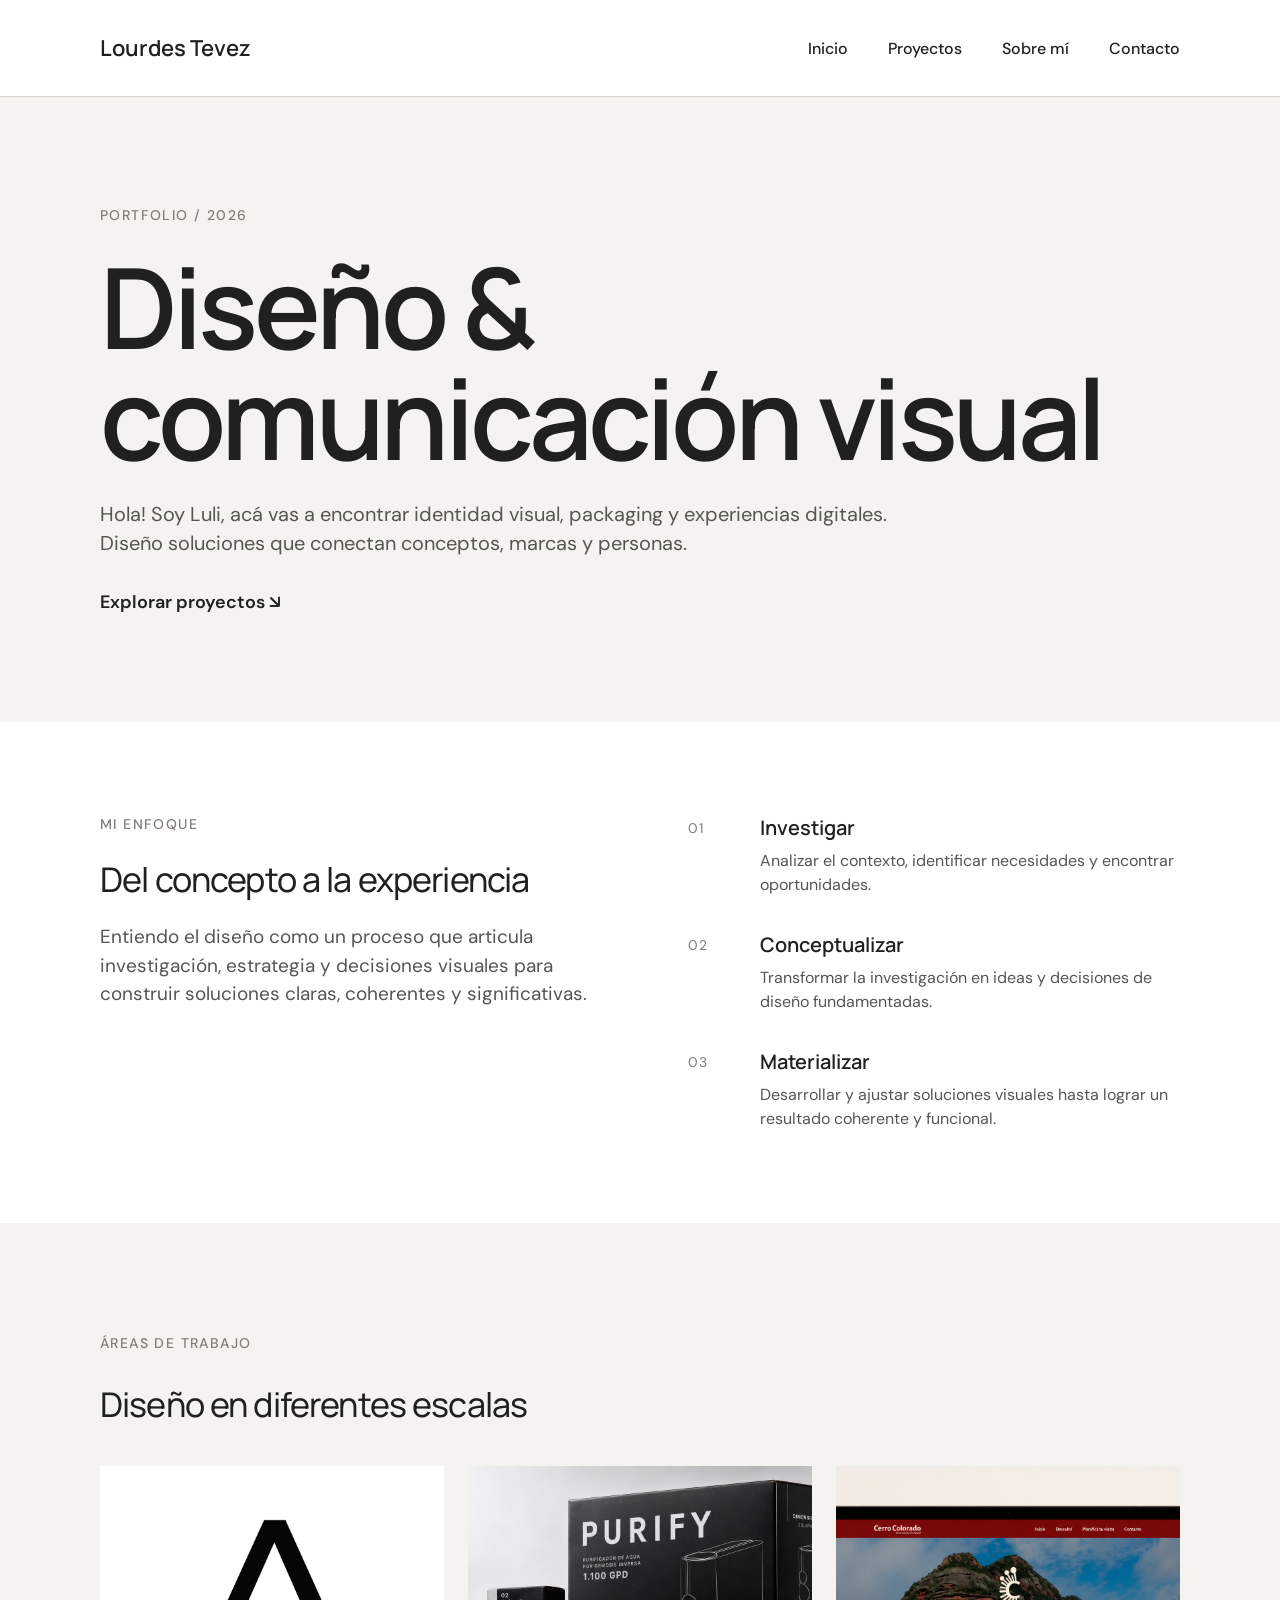
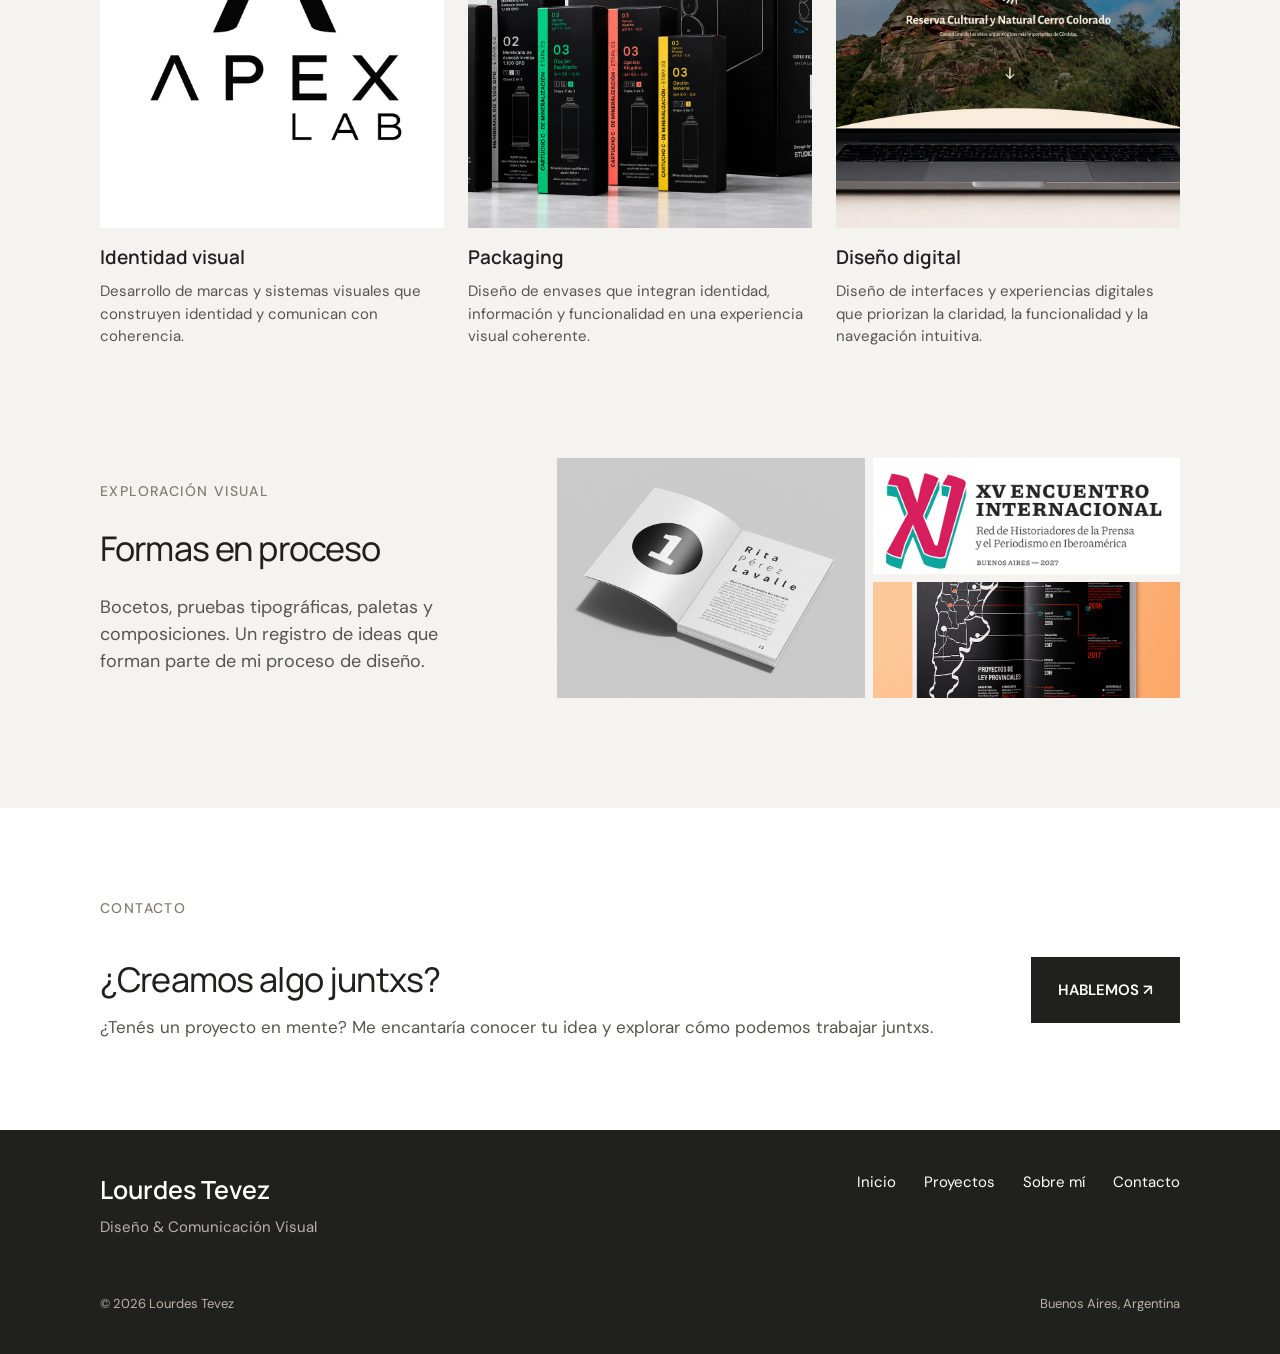
==== commit a8b43078: "Entrega final TP3 - Portfolio personal" ====
--- a/index.html
+++ b/index.html
@@ -1,159 +1,129 @@
 <!DOCTYPE html>
 <html lang="es">
+
 <head>
-    <meta charset="UTF-8">
-    <meta name="viewport" content="width=device-width, initial-scale=1.0">
-    <title>Lourdes Tevez | Diseño y Comunicación Visual</title>
-    <link rel="stylesheet" href="estilos.css">
+  <meta charset="UTF-8">
+  <meta name="viewport" content="width=device-width, initial-scale=1.0">
+  <meta name="description" content="Portfolio de Lourdes Tevez: identidad visual, packaging y diseño digital.">
+  <link rel="icon" href="img/favicon.png">
+  <link rel="stylesheet" href="estilos.css">
+  <title>Inicio | Lourdes Tevez</title>
 </head>
+
 <body>
-    <header class="header-global">
-        <nav class="nav-principal" aria-label="Navegación principal">
-            <a href="index.html" class="logo">Lourdes Tevez</a>
-
-            <div class="nav-enlaces">
-                <a href="proyectos.html">Proyectos</a>
-                <a href="sobre-mi.html">Sobre mí</a>
-                <a href="contacto.html">Contacto</a>
-            </div>
-        </nav>
-    </header>
-    <main>
-        <section id="inicio" class="section-hero">
-            <p>PORTFOLIO / 2026</p>
-            <h1>Diseño &amp; comunicación visual.</h1>
-            <p>
-                Identidad visual, packaging y experiencias digitales.
-                Diseño soluciones que conectan conceptos, marcas y personas.
-            </p>
-            <a href="proyectos.html">Explorar proyectos ↘</a>
-        </section>
-<section id="enfoque" class="section-enfoque">
-    <div class="enfoque-intro">
+  <header class="header-global">
+    <nav class="nav-principal" aria-label="Navegación principal">
+      <a class="logo" href="index.html">Lourdes Tevez</a>
+      <button class="menu-toggle" type="button" aria-label="Abrir menú" aria-expanded="false"
+        aria-controls="nav-enlaces"><span></span><span></span><span></span></button>
+      <div class="nav-enlaces" id="nav-enlaces"><a href="index.html">Inicio</a><a href="proyectos.html">Proyectos</a><a
+          href="sobre-mi.html">Sobre mí</a><a href="contacto.html">Contacto</a></div>
+    </nav>
+  </header>
+  <main>
+    <section class="section-hero" id="inicio">
+      <p class="etiqueta">PORTFOLIO / 2026</p>
+      <h1>Diseño &amp;<br>comunicación visual</h1>
+      <p class="hero-descripcion">Hola! Soy Luli, acá vas a encontrar identidad visual, packaging y experiencias
+        digitales.<br>Diseño soluciones que conectan conceptos, marcas y personas.</p><a class="hero-link"
+        href="proyectos.html">Explorar proyectos ↘</a>
+    </section>
+    <section class="section-enfoque" id="enfoque">
+      <div class="enfoque-intro">
         <p class="etiqueta">MI ENFOQUE</p>
         <h2>Del concepto a la experiencia</h2>
-        <p>
-            Entiendo el diseño como un proceso que articula
-            investigación, estrategia y decisiones visuales
-            para construir soluciones claras, coherentes
-            y significativas.
-        </p>
-    </div>
-    <div class="enfoque-etapas">
-        <article class="etapa">
-            <span class="numero">01</span>
-            <div>
-                <h3>Investigar</h3>
-                <p>Analizar el contexto, identificar necesidades y encontrar oportunidades.</p>
-            </div>
+        <p>Entiendo el diseño como un proceso que articula investigación, estrategia y decisiones visuales para
+          construir soluciones claras, coherentes y significativas.</p>
+      </div>
+      <div class="enfoque-etapas">
+        <article class="etapa"><span class="numero">01</span>
+          <div>
+            <h3>Investigar</h3>
+            <p>Analizar el contexto, identificar necesidades y encontrar oportunidades.</p>
+          </div>
         </article>
-        <article class="etapa">
-            <span class="numero">02</span>
-            <div>
-                <h3>Conceptualizar</h3>
-                <p>Transformar la investigación en ideas y decisiones de diseño.</p>
-            </div>
+        <article class="etapa"><span class="numero">02</span>
+          <div>
+            <h3>Conceptualizar</h3>
+            <p>Transformar la investigación en ideas y decisiones de diseño fundamentadas.</p>
+          </div>
         </article>
-        <article class="etapa">
-            <span class="numero">03</span>
-            <div>
-                <h3>Materializar</h3>
-                <p>Desarrollar soluciones visuales coherentes, funcionales y aplicables.</p>
-            </div>
+        <article class="etapa"><span class="numero">03</span>
+          <div>
+            <h3>Materializar</h3>
+            <p>Desarrollar y ajustar soluciones visuales hasta lograr un resultado coherente y funcional.</p>
+          </div>
         </article>
-    </div>
-</section>     
-<section id="areas" class="section-areas">
-    <div class="areas-encabezado">
+      </div>
+    </section>
+    <section class="section-areas" id="areas">
+      <div class="areas-encabezado">
         <p class="etiqueta">ÁREAS DE TRABAJO</p>
         <h2>Diseño en diferentes escalas</h2>
-    </div>
-    <div class="areas-grid">
-        <article class="area">
-            <div class="area-imagen"></div>
-            <h3>Identidad visual</h3>
-            <p>
-                Desarrollo de marcas y sistemas visuales que
-                construyen identidad y comunican con coherencia.
-            </p>
+      </div>
+      <div class="areas-grid" data-carousel="areas">
+        <article class="area"><img src="img/logo-apex.jpg" alt="Identidad visual de APEX LAB" loading="lazy">
+          <h3>Identidad visual</h3>
+          <p>Desarrollo de marcas y sistemas visuales que construyen identidad y comunican con coherencia.</p>
         </article>
-        <article class="area">
-            <div class="area-imagen"></div>
-            <h3>Packaging</h3>
-            <p>
-                Diseño de envases que integran identidad,
-                información y funcionalidad en una experiencia
-                visual coherente.
-            </p>
+        <article class="area"><img src="img/purify-home.jpg" alt="Diseño de packaging de PURIFY" loading="lazy">
+          <h3>Packaging</h3>
+          <p>Diseño de envases que integran identidad, información y funcionalidad en una experiencia visual coherente.
+          </p>
         </article>
-        <article class="area">
-            <div class="area-imagen"></div>
-            <h3>Diseño digital</h3>
-            <p>
-                Diseño de interfaces y experiencias digitales
-                que priorizan la claridad, la funcionalidad
-                y la navegación intuitiva.
-            </p>
+        <article class="area"><img src="img/cerro.jpg" alt="Rediseño digital del sitio Cerro Colorado" loading="lazy">
+          <h3>Diseño digital</h3>
+          <p>Diseño de interfaces y experiencias digitales que priorizan la claridad, la funcionalidad y la navegación
+            intuitiva.</p>
         </article>
-    </div>
-</section>
-        
-<section id="exploracion" class="section-exploracion">
-    <div class="exploracion-intro">
+      </div>
+      <div class="areas-controls"><span class="areas-indicator" aria-live="polite">01 / 03 — Identidad visual</span>
+        <div class="arrow-group"><button type="button" class="circle-arrow areas-prev"
+            aria-label="Área anterior">←</button><button type="button" class="circle-arrow areas-next"
+            aria-label="Área siguiente">→</button></div>
+      </div>
+    </section>
+    <section class="section-exploracion" id="exploracion">
+      <div class="exploracion-intro">
         <p class="etiqueta">EXPLORACIÓN VISUAL</p>
         <h2>Formas en proceso</h2>
-        <p>
-            Bocetos, pruebas tipográficas, paletas y composiciones.
-            Un registro de ideas que forman parte de mi proceso
-            de diseño.
-        </p>
+        <p>Bocetos, pruebas tipográficas, paletas y composiciones. Un registro de ideas que forman parte de mi proceso
+          de diseño.</p>
+      </div>
+      <div class="exploracion-mosaico">
+        <img class="exploracion-principal" src="img/Proyecto1.png"
+          alt="Mockup de diseño editorial" loading="lazy">
+        <div class="exploracion-secundarias">
+          <img src="img/encuentro.jpg"
+            alt="Identidad visual del XV Encuentro" loading="lazy">
+            <img src="img/Proyecto2.png" alt="Diseño editorial con fondo naranja"
+            loading="lazy">
+        </div>
+      </div>
+    </section>
+    <section class="section-contacto">
+      <p class="etiqueta">CONTACTO</p>
+      <div class="contacto-contenido">
+        <div>
+          <h2>¿Creamos algo juntxs?</h2>
+          <p>¿Tenés un proyecto en mente? Me encantaría conocer tu idea y explorar cómo podemos trabajar juntxs.</p>
+        </div><a class="btn-oscuro" href="contacto.html">HABLEMOS ↗</a>
+      </div>
+    </section>
+  </main>
+  <footer class="footer-global">
+    <div class="footer-superior">
+      <div class="footer-identidad">
+        <p class="footer-nombre">Lourdes Tevez</p>
+        <p class="footer-profesion">Diseño &amp; Comunicación Visual</p>
+      </div>
+      <nav class="footer-nav" aria-label="Navegación del pie de página"><a href="index.html">Inicio</a><a
+          href="proyectos.html">Proyectos</a><a href="sobre-mi.html">Sobre mí</a><a href="contacto.html">Contacto</a>
+      </nav>
     </div>
-    <div class="exploracion-mosaico">
-        <div class="exploracion-principal"></div>
+    <div class="footer-inferior"><small>© 2026 Lourdes Tevez</small><small>Buenos Aires, Argentina</small></div>
+  </footer>
+  <script src="script.js" defer></script>
+</body>
 
-        <div class="exploracion-secundarias">
-            <div class="exploracion-imagen"></div>
-            <div class="exploracion-imagen"></div>
-        </div>
-    </div>
-</section> 
-<section id="contacto" class="section-contacto">
-    <p class="etiqueta">CONTACTO</p>
-    <div class="contacto-contenido">
-        <div class="contacto-textos">
-            <h2>¿Creamos algo juntxs?</h2>
-            <p>
-                ¿Tenés un proyecto en mente? Me encantaría
-                conocer tu idea y explorar cómo podemos
-                trabajar juntxs.
-            </p>
-        </div>
-        <a href="contacto.html" class="btn-hablemos">
-            HABLEMOS
-            <span aria-hidden="true">↗</span>
-        </a>
-    </div>
-</section>
-    </main>
-    
-<footer class="footer-global">
-    <div class="footer-superior">
-        <div class="footer-identidad">
-            <p class="footer-nombre">Lourdes Tevez</p>
-            <p>Diseño &amp; Comunicación Visual</p>
-        </div>
-        <nav class="footer-nav" aria-label="Navegación del pie de página">
-            <a href="index.html">Inicio</a>
-            <a href="proyectos.html">Proyectos</a>
-            <a href="sobre-mi.html">Sobre mí</a>
-            <a href="contacto.html">Contacto</a>
-        </nav>
-    </div>
-    <div class="footer-inferior">
-        <p>© 2026 Lourdes Tevez</p>
-        <p>Buenos Aires, Argentina</p>
-    </div>
-</footer>
-
-</body>
 </html>
--- a/estilos.css
+++ b/estilos.css
@@ -1,3 +1,4 @@
+@charset "UTF-8";
 
 /* TIPOGRAFÍAS */
 @font-face {
@@ -14,415 +15,1261 @@
     font-style: normal;
 }
 
-
-/* VARIABLES DE DISEÑO */
 :root {
-    --color-fondo: #F5F3EF;
-    --color-blanco: #FFFFFF;
-    --color-texto: #20211F;
-    --color-secundario: #555650;
-    --color-gris: #827D75;
-    --color-beige: #E3DED5;
-}
-
-/* ESTILOS GENERALES */
+    --fondo: #F5F3EF;
+    --blanco: #FFF;
+    --texto: #20211F;
+    --sec: #555650;
+    --gris: #827D75;
+    --beige: #E3DED5;
+    --borde: #D8D4CD
+}
+
 * {
-    box-sizing: border-box;
+    box-sizing: border-box
 }
 
 html {
-    scroll-behavior: smooth;
+    scroll-behavior: smooth
 }
 
 body {
     margin: 0;
-    background-color: var(--color-fondo);
-    color: var(--color-texto);
-    font-family: 'DM Sans', sans-serif;
-}
-
-h1, h2, h3, p {
-    margin: 0;
-}
-
-h1, h2, h3 {
-    font-family: 'Manrope', sans-serif;
-    font-weight: 400;
+    background: var(--fondo);
+    color: var(--texto);
+    font-family: 'DM Sans', sans-serif
+}
+
+h1,
+h2,
+h3,
+p,
+dl {
+    margin: 0
+}
+
+h1,
+h2,
+h3 {
+    font-family: Manrope, sans-serif
 }
 
 a {
     color: inherit;
-    text-decoration: none;
+    text-decoration: none
+}
+
+button,
+input,
+textarea {
+    font: inherit
+}
+
+button {
+    cursor: pointer
+}
+
+button:focus-visible,
+a:focus-visible,
+input:focus-visible,
+textarea:focus-visible {
+    outline: 2px solid #5D7E66;
+    outline-offset: 3px
 }
 
 a:hover {
-    opacity: 0.65;
-}
-
-/* HEADER */
+    opacity: .7
+}
+
+img {
+    max-width: 100%;
+    display: block
+}
+
+main {
+    width: 100%
+}
+
+/* Cabecera, común a las cuatro páginas */
 .header-global {
-    width: 100%;
-    background-color: var(--color-blanco);
+    background: var(--blanco);
+    position: relative;
+    z-index: 10;
+    border-bottom: 1px solid var(--borde)
 }
 
 .nav-principal {
-    min-height: 96px;
+    height: 96px;
     padding: 0 100px;
     display: flex;
     justify-content: space-between;
     align-items: center;
+    gap: 24px
 }
 
 .logo {
-    font-family: 'Manrope', sans-serif;
+    font-family: Manrope, sans-serif;
+    font-weight: 600;
     font-size: 22px;
-    font-weight: 600;
+    white-space: nowrap
 }
 
 .nav-enlaces {
     display: flex;
-    align-items: center;
     gap: 40px;
+    align-items: center
 }
 
 .nav-enlaces a {
     font-size: 16px;
+    font-weight: 500
+}
+
+.menu-toggle {
+    display: none;
+    background: none;
+    border: 0;
+    width: 40px;
+    height: 40px;
+    align-items: center;
+    justify-content: center;
+    flex-direction: column;
+    gap: 5px
+}
+
+.menu-toggle span {
+    display: block;
+    width: 22px;
+    height: 2px;
+    background: var(--texto);
+    transition: transform .2s, opacity .2s
+}
+
+/* Tipografía y estructura general */
+.etiqueta {
+    font-size: 14px;
     font-weight: 500;
-}
-
-/* HERO */
+    color: var(--gris);
+    letter-spacing: 1.4px;
+    text-transform: uppercase
+}
+
+h1 {
+    font-weight: 600;
+    letter-spacing: -.04em
+}
+
+h2 {
+    font-size: 34px;
+    line-height: 1.3;
+    font-weight: 450;
+    letter-spacing: -.025em
+}
+
+h3 {
+    font-weight: 600
+}
+
+p {
+    line-height: 1.5
+}
+
+.btn-oscuro {
+    display: inline-flex;
+    align-items: center;
+    justify-content: center;
+    align-self: flex-start;
+    gap: 8px;
+    padding: 22px 26px;
+    background: var(--texto);
+    color: #fff;
+    border: 1px solid var(--texto);
+    font-size: 15px;
+    font-weight: 600;
+    white-space: nowrap;
+    transition: background .2s
+}
+
+.btn-oscuro:hover {
+    background: #41423F;
+    opacity: 1
+}
+
+/* Inicio */
 .section-hero {
-    min-height: 650px;
-    padding: 120px 100px;
+    min-height: 625px;
     display: flex;
     flex-direction: column;
+    justify-content: center;
     align-items: flex-start;
-    justify-content: center;
-    gap: 28px;
-}
-
-.section-hero > p:first-child {
-    font-size: 16px;
-    font-weight: 500;
-    letter-spacing: 1.5px;
-    color: var(--color-gris);
+    gap: 26px;
+    padding: 100px;
+    background: var(--fondo)
 }
 
 .section-hero h1 {
-    max-width: 1100px;
-    font-size: 96px;
-    line-height: 1.12;
-    letter-spacing: -3px;
-}
-
-.section-hero > p:nth-of-type(2) {
-    max-width: 700px;
+    font-size: 112px;
+    line-height: .99;
+    max-width: 1400px
+}
+
+.hero-descripcion {
     font-size: 20px;
-    line-height: 1.6;
-    color: var(--color-secundario);
-}
-
-.section-hero > a {
-    margin-top: 12px;
+    line-height: 1.45;
+    color: var(--sec);
+    max-width: 920px
+}
+
+.hero-link {
     font-size: 18px;
     font-weight: 600;
-}
-
-/* SECCIÓN ENFOQUE */
+    margin-top: 6px
+}
 
 .section-enfoque {
-    display: flex;
-    gap: 80px;
-    padding: 100px;
-    background-color: #FFFFFF;
-    align-items: flex-start;
-}
-
-.enfoque-intro,
+    display: grid;
+    grid-template-columns: 1fr 1fr;
+    align-items: start;
+    gap: 96px;
+    padding: 92px 100px;
+    background: var(--blanco)
+}
+
+.enfoque-intro {
+    display: flex;
+    flex-direction: column;
+    gap: 22px
+}
+
+.enfoque-intro>p:not(.etiqueta) {
+    font-size: 19px;
+    color: var(--sec);
+    max-width: 590px
+}
+
 .enfoque-etapas {
-    flex: 1;
-    min-width: 0;
-}
-
-.enfoque-intro .etiqueta {
-    font-size: 16px;
-    font-weight: 500;
+    display: flex;
+    flex-direction: column;
+    gap: 34px
+}
+
+.etapa {
+    display: grid;
+    grid-template-columns: 56px 1fr;
+    gap: 16px
+}
+
+.etapa .numero {
+    color: var(--gris);
+    font-size: 14px;
     letter-spacing: 1px;
-    color: #827D75;
-    margin-bottom: 24px;
-}
-
-.enfoque-intro h2 {
-    font-size: 48px;
-    line-height: 1.2;
-    margin-bottom: 24px;
-}
-
-.enfoque-intro > p:last-child {
-    font-size: 18px;
-    line-height: 1.6;
-    color: #555650;
-    max-width: 650px;
-}
-
-.enfoque-etapas {
-    display: flex;
-    flex-direction: column;
-    gap: 36px;
-}
-
-.etapa {
-    display: flex;
-    gap: 32px;
-    align-items: flex-start;
-}
-
-.etapa .numero {
-    font-size: 16px;
-    color: #827D75;
-    flex: 0 0 40px;
+    padding-top: 5px
 }
 
 .etapa h3 {
-    font-size: 26px;
-    margin-bottom: 8px;
+    font-size: 20px;
+    font-weight: 600;
+    margin-bottom: 8px
 }
 
 .etapa p {
     font-size: 16px;
-    line-height: 1.5;
-    color: #555650;
-}
-
-/* SECCIÓN ÁREAS DE TRABAJO */
+    color: var(--sec)
+}
 
 .section-areas {
-    padding: 100px;
-    background-color: #F5F3EF;
+    padding: 110px 100px 80px;
+    background: var(--fondo)
 }
 
 .areas-encabezado {
-    margin-bottom: 40px;
-}
-
-.areas-encabezado .etiqueta {
-    font-size: 16px;
-    font-weight: 500;
-    letter-spacing: 1px;
-    color: #827D75;
-    margin-bottom: 16px;
-}
-
-.areas-encabezado h2 {
-    font-size: 48px;
-    line-height: 1.2;
+    display: flex;
+    flex-direction: column;
+    gap: 28px;
+    margin-bottom: 40px
 }
 
 .areas-grid {
     display: grid;
     grid-template-columns: repeat(3, minmax(0, 1fr));
-    gap: 24px;
-}
-
-.area-imagen {
+    gap: 24px
+}
+
+.area img {
     width: 100%;
-    height: 360px;
-    background-color: #E3DED5;
-    margin-bottom: 16px;
+    height: 362px;
+    object-fit: cover;
+    background: var(--beige)
 }
 
 .area h3 {
-    font-size: 24px;
-    font-weight: 500;
-    margin-bottom: 12px;
+    font-size: 19px;
+    margin-top: 16px;
+    margin-bottom: 10px;
+    font-weight: 600
 }
 
 .area p {
-    font-size: 16px;
-    line-height: 1.5;
-    color: #555650;
-}
-
-/* SECCIÓN EXPLORACIÓN VISUAL */
+    font-size: 15px;
+    color: var(--sec);
+    max-width: 470px
+}
+
+.areas-controls {
+    display: none
+}
 
 .section-exploracion {
-    display: flex;
-    align-items: flex-start;
-    gap: 64px;
-    padding: 80px 100px;
-    background-color: #F5F3EF;
+    padding: 30px 100px 110px;
+    display: grid;
+    grid-template-columns: 1fr 1.65fr;
+    gap: 80px;
+    align-items: center;
+    background: var(--fondo)
 }
 
 .exploracion-intro {
-    flex: 0 0 30%;
-}
-
-.exploracion-intro .etiqueta {
-    font-size: 16px;
-    font-weight: 500;
-    letter-spacing: 1px;
-    color: #827D75;
-    margin-bottom: 24px;
-}
-
-.exploracion-intro h2 {
-    font-size: 48px;
-    line-height: 1.2;
-    margin-bottom: 24px;
-}
-
-.exploracion-intro > p:last-child {
+    display: flex;
+    flex-direction: column;
+    gap: 24px
+}
+
+.exploracion-intro p:not(.etiqueta) {
     font-size: 18px;
-    line-height: 1.6;
-    color: #555650;
-}
+    color: var(--sec);
+    max-width: 500px
+}
+
 
 .exploracion-mosaico {
-    display: flex;
-    flex: 1;
-    min-width: 0;
-    height: 420px;
-    gap: 12px;
+    display: grid;
+    grid-template-columns: 1fr 1fr;
+    gap: 8px;
+    height: 240px;
+    overflow: hidden;
+}
+
+.exploracion-mosaico img {
+    display: block;
+    width: 100%;
+    height: 100%;
+    object-fit: cover;
 }
 
 .exploracion-principal {
-    flex: 1;
-    min-width: 0;
-    background-color: #E3DED5;
-}
+    min-height: 0;
+    object-position: center;
+}
+
 
 .exploracion-secundarias {
-    display: flex;
-    flex: 1;
+    display: grid;
+    grid-template-rows: 1fr 1fr;
+    gap: 8px;
+    min-height: 0
+}
+
+.exploracion-secundarias img {
+    min-height: 0
+}
+
+.section-contacto {
+    padding: 90px 100px;
+    background: var(--blanco);
+    display: flex;
     flex-direction: column;
-    gap: 12px;
-    min-width: 0;
-}
-
-.exploracion-imagen {
-    flex: 1;
-    min-height: 0;
-    background-color: #E3DED5;
-}
-
-/* SECCIÓN CONTACTO */
-
-.section-contacto {
-    background-color: #FFFFFF;
-    padding: 80px 100px;
-}
-
-.section-contacto > .etiqueta {
-    font-size: 16px;
-    font-weight: 500;
-    letter-spacing: 1px;
-    color: #827D75;
-    margin-bottom: 32px;
+    gap: 38px
 }
 
 .contacto-contenido {
     display: flex;
     justify-content: space-between;
     align-items: center;
-    gap: 60px;
-}
-
-.contacto-textos {
-    max-width: 650px;
-}
-
-.contacto-textos h2 {
-    font-size: 56px;
-    line-height: 1.2;
-    margin-bottom: 16px;
-}
-
-.contacto-textos p {
-    font-size: 18px;
-    line-height: 1.6;
-    color: #555650;
-}
-
-.btn-hablemos {
-    display: inline-flex;
+    gap: 40px
+}
+
+.contacto-contenido h2 {
+    margin-bottom: 14px
+}
+
+.contacto-contenido p {
+    color: var(--sec);
+    font-size: 17px
+}
+
+exploracion-princ
+
+/* Proyectos */
+.projects-intro {
+    padding: 110px 100px 90px
+}
+
+.projects-intro h1 {
+    font-size: 98px;
+    margin: 24px 0
+}
+
+.projects-intro>p:not(.etiqueta) {
+    color: var(--sec);
+    font-size: 19px;
+    max-width: 510px
+}
+
+.section-proyectos {
+    padding: 0 100px 110px
+}
+
+.projects-heading {
+    display: flex;
+    justify-content: space-between;
     align-items: center;
-    justify-content: center;
-    gap: 16px;
-    padding: 18px 32px;
-    background-color: #20211F;
-    color: #FFFFFF;
-    font-size: 16px;
-    font-weight: 500;
-    white-space: nowrap;
-    transition: background-color 0.2s ease;
-}
-
-.btn-hablemos:hover {
-    background-color: #555650;
-    opacity: 1;
-}
-
-.btn-hablemos span {
-    font-size: 22px;
-}
-
-/* FOOTER GLOBAL */
-
-.footer-global {
-    background-color: #20211F;
-    color: #FFFFFF;
-    padding: 40px 120px;
-}
-
-.footer-superior {
+    margin-bottom: 30px
+}
+
+.projects-heading h2 {
+    font-size: 19px;
+    font-weight: 600
+}
+
+.projects-heading span {
+    font-size: 14px;
+    color: var(--gris)
+}
+
+.projects-grid {
+    display: grid;
+    grid-template-columns: repeat(2, minmax(0, 1fr));
+    gap: 34px 24px
+}
+
+.project-card>img {
+    width: 100%;
+    height: 470px;
+    object-fit: cover;
+    background: var(--beige)
+}
+
+.project-bar {
     display: flex;
     justify-content: space-between;
     align-items: flex-start;
-    gap: 40px;
-}
-
-.footer-identidad {
-    display: flex;
-    flex-direction: column;
-    gap: 8px;
-}
-
-.footer-nombre {
-    font-family: 'Manrope', sans-serif;
-    font-size: 32px;
-    font-weight: 500;
-}
-
-.footer-identidad p:last-child {
-    font-size: 18px;
-    color: #B9B4AA;
-}
-
-.footer-nav {
-    display: flex;
-    gap: 32px;
+    padding-top: 15px;
+    gap: 12px
+}
+
+.project-bar h3 {
+    font-size: 20px;
+    font-weight: 500
+}
+
+.project-bar p {
+    color: var(--gris);
+    font-size: 15px;
+    margin-top: 5px
+}
+
+.project-toggle,
+.circle-arrow {
+    width: 40px;
+    height: 40px;
+    border-radius: 50%;
+    border: 1px solid var(--borde);
+    background: transparent;
+    font-size: 23px;
+    color: var(--texto);
+    flex-shrink: 0
+}
+
+.project-toggle:hover,
+.circle-arrow:hover {
+    background: #e8e4de
+}
+
+.project-detail {
+    font-size: 16px;
+    color: var(--sec);
+    margin-top: 18px;
+    max-width: 650px
+}
+
+.project-detail[hidden] {
+    display: none
+}
+
+.section-destacado {
+    padding: 75px 100px 100px;
+    background: var(--blanco)
+}
+
+.destacado-layout {
+    display: grid;
+    grid-template-columns: 1fr 1.15fr;
+    gap: 72px;
     align-items: center;
-}
-
-.footer-nav a {
-    font-size: 16px;
-    font-weight: 500;
-    color: #FFFFFF;
-}
-
-.footer-nav a:hover {
-    color: #B9B4AA;
-}
-
-.footer-inferior {
+    margin-top: 45px
+}
+
+.destacado-texto h2 {
+    font-size: 36px;
+    line-height: 1.35;
+    margin-bottom: 24px
+}
+
+.destacado-texto p {
+    font-size: 17px;
+    color: var(--sec);
+    max-width: 540px
+}
+
+.video-slide video {
+    display: block;
+    width: 100%;
+    aspect-ratio: 16/9;
+    object-fit: cover;
+    background: var(--beige)
+}
+
+.video-controls {
     display: flex;
     justify-content: space-between;
     align-items: center;
-    gap: 24px;
-    margin-top: 32px;
-}
-
-.footer-inferior p {
-    font-size: 14px;
-    color: #B9B4AA;
-}
+    margin-top: 16px
+}
+
+.video-controls span,
+.video-note {
+    font-size: 13px;
+    color: var(--gris)
+}
+
+.video-note {
+    margin-top: 6px
+}
+
+.arrow-group {
+    display: flex;
+    gap: 10px
+}
+
+/* Sobre mí */
+.about-presentation {
+    padding: 100px;
+    background: var(--fondo)
+}
+
+.about-presentation h1 {
+    font-size: 100px;
+    margin: 30px 0 38px
+}
+
+.about-layout {
+    display: grid;
+    grid-template-columns: .83fr 1.17fr;
+    gap: 90px;
+    align-items: start
+}
+
+.about-layout>img {
+    width: 100%;
+    height: 690px;
+    object-fit: cover;
+    object-position: center 26%
+}
+
+.about-text h2 {
+    font-size: 38px;
+    line-height: 1.4;
+    margin: 0 0 35px
+}
+
+.about-text>p {
+    font-size: 19px;
+    color: var(--sec);
+    max-width: 700px
+}
+
+.about-facts {
+    margin-top: 68px
+}
+
+.about-facts>div {
+    display: flex;
+    justify-content: space-between;
+    align-items: center;
+    border-bottom: 1px solid var(--borde);
+    gap: 18px;
+    padding: 22px 0
+}
+
+.about-facts dt {
+    font-weight: 600;
+    font-size: 16px
+}
+
+.about-facts dd {
+    margin: 0;
+    font-size: 15px;
+    color: var(--sec);
+    text-align: right
+}
+
+.about-skills {
+    background: var(--blanco);
+    padding: 110px 100px;
+    display: grid;
+    grid-template-columns: 1fr 1fr;
+    gap: 100px
+}
+
+.about-skills h2 {
+    margin-bottom: 32px
+}
+
+.about-skills h3 {
+    font-size: 19px;
+    margin: 26px 0 12px
+}
+
+.about-skills p {
+    color: var(--sec);
+    font-size: 16px;
+    max-width: 560px
+}
+
+.about-education {
+    padding: 76px 100px 90px;
+    display: flex;
+    flex-direction: column;
+    align-items: flex-start;
+    gap: 16px
+}
+
+.about-education h2 {
+    margin-bottom: 18px
+}
+
+.about-education h3 {
+    font-size: 19px
+}
+
+.about-education p {
+    color: var(--sec)
+}
+
+.about-education .btn-oscuro {
+    margin-top: 25px
+}
+
+/* Contacto */
+.contact-page {
+    display: grid;
+    grid-template-columns: 1fr 1fr;
+    gap: 100px;
+    min-height: 760px;
+    padding: 135px 100px 120px
+}
+
+.contact-intro {
+    display: flex;
+    flex-direction: column;
+    align-items: flex-start;
+    gap: 28px
+}
+
+.contact-intro h1 {
+    font-size: 57px;
+    line-height: 1.1
+}
+
+.contact-intro h2 {
+    font-size: 26px
+}
+
+.contact-intro>p:not(.etiqueta) {
+    color: var(--sec);
+    font-size: 20px;
+    max-width: 620px
+}
+
+.contact-form {
+    display: flex;
+    flex-direction: column;
+    gap: 40px
+}
+
+.form-row {
+    display: grid;
+    grid-template-columns: 1fr 1fr;
+    gap: 34px
+}
+
+.field {
+    display: flex;
+    flex-direction: column;
+    gap: 20px
+}
+
+.field label {
+    font-weight: 600;
+    font-size: 16px
+}
+
+.field input,
+.field textarea {
+    width: 100%;
+    border: 0;
+    border-bottom: 1px solid var(--borde);
+    padding: 14px 0 18px;
+    background: transparent;
+    resize: vertical;
+    color: var(--texto);
+    border-radius: 0
+}
+
+.field input:focus,
+.field textarea:focus {
+    outline: none;
+    border-bottom: 2px solid var(--texto)
+}
+
+.form-feedback {
+    color: var(--sec);
+    font-size: 15px
+}
+
+/* Footer */
+.footer-global {
+    background: var(--texto);
+    color: var(--blanco);
+    padding: 42px 100px;
+    display: flex;
+    flex-direction: column;
+    gap: 56px
+}
+
+.footer-superior {
+    display: flex;
+    justify-content: space-between;
+    align-items: flex-start;
+    gap: 40px
+}
+
+.footer-identidad {
+    display: flex;
+    flex-direction: column;
+    gap: 9px
+}
+
+.footer-nombre {
+    font: 600 25px Manrope, sans-serif
+}
+
+.footer-profesion {
+    font-size: 15px;
+    color: #B9B4AA
+}
+
+.footer-nav {
+    display: flex;
+    align-items: center;
+    gap: 28px
+}
+
+.footer-nav a {
+    font-size: 15px
+}
+
+.footer-inferior {
+    display: flex;
+    align-items: center;
+    justify-content: space-between;
+    gap: 24px
+}
+
+.footer-inferior small {
+    font-size: 13px;
+    color: #B9B4AA
+}
+
+/* Responsive */
+@media(max-width:1100px) {
+    .nav-principal {
+        padding: 0 48px
+    }
+
+    .section-hero,
+    .section-enfoque,
+    .section-areas,
+    .section-contacto,
+    .projects-intro,
+    .section-proyectos,
+    .section-destacado,
+    .about-presentation,
+    .about-skills,
+    .about-education,
+    .contact-page {
+        padding-left: 48px;
+        padding-right: 48px
+    }
+
+    .section-exploracion {
+        padding-left: 48px;
+        padding-right: 48px
+    }
+
+    .footer-global {
+        padding-left: 48px;
+        padding-right: 48px
+    }
+
+    .section-hero h1 {
+        font-size: clamp(58px, 8vw, 100px)
+    }
+
+    .area img {
+        height: 280px
+    }
+
+    .project-card>img {
+        height: 340px
+    }
+
+    .about-layout {
+        gap: 45px
+    }
+
+    .about-layout>img {
+        height: 550px
+    }
+}
+
+@media(max-width:700px) {
+    .nav-principal {
+        height: 68px;
+        padding: 0 22px
+    }
+
+    .logo {
+        font-size: 18px
+    }
+
+    .menu-toggle {
+        display: flex
+    }
+
+    .nav-enlaces {
+        display: none;
+        position: absolute;
+        top: 68px;
+        left: 0;
+        width: 100%;
+        padding: 18px 22px 26px;
+        background: var(--blanco);
+        flex-direction: column;
+        align-items: flex-start;
+        gap: 20px;
+        border-bottom: 1px solid var(--borde)
+    }
+
+    .nav-enlaces.open {
+        display: flex
+    }
+
+    .nav-enlaces a {
+        font-size: 18px
+    }
+
+    .menu-toggle.open span:first-child {
+        transform: translateY(7px) rotate(45deg)
+    }
+
+    .menu-toggle.open span:nth-child(2) {
+        opacity: 0
+    }
+
+    .menu-toggle.open span:last-child {
+        transform: translateY(-7px) rotate(-45deg)
+    }
+
+    .section-hero {
+        min-height: 0;
+        padding: 55px 22px 36px;
+        gap: 18px
+    }
+
+    .section-hero h1 {
+        font-size: 48px;
+        line-height: 1.05;
+        letter-spacing: -2px
+    }
+
+    .hero-descripcion {
+        font-size: 15px;
+        line-height: 1.5
+    }
+
+    .hero-descripcion br {
+        display: none
+    }
+
+    .hero-link {
+        font-size: 15px
+    }
+
+    .etiqueta {
+        font-size: 12px;
+        letter-spacing: 1px
+    }
+
+    h2 {
+        font-size: 25px
+    }
+
+    .section-enfoque {
+        grid-template-columns: 1fr;
+        gap: 32px;
+        padding: 48px 22px
+    }
+
+    .enfoque-intro {
+        gap: 18px
+    }
+
+    .enfoque-intro>p:not(.etiqueta) {
+        font-size: 15px
+    }
+
+    .enfoque-etapas {
+        gap: 23px
+    }
+
+    .etapa {
+        grid-template-columns: 36px 1fr;
+        gap: 10px
+    }
+
+    .etapa h3 {
+        font-size: 17px;
+        margin-bottom: 5px
+    }
+
+    .etapa p {
+        font-size: 13px
+    }
+
+    .etapa .numero {
+        font-size: 12px
+    }
+
+    .section-areas {
+        padding: 42px 22px
+    }
+
+    .areas-encabezado {
+        gap: 18px;
+        margin-bottom: 22px
+    }
+
+    .areas-grid {
+        display: block
+    }
+
+    .area {
+        display: none
+    }
+
+    .area.active {
+        display: block
+    }
+
+    .area img {
+        height: 240px;
+        object-fit: cover
+    }
+
+    .area h3 {
+        font-size: 16px;
+        margin-top: 14px
+    }
+
+    .area p {
+        font-size: 13px
+    }
+
+    .areas-controls {
+        display: flex;
+        align-items: center;
+        justify-content: space-between;
+        margin-top: 14px
+    }
+
+    .areas-indicator {
+        font-size: 12px;
+        color: var(--gris)
+    }
+
+    .circle-arrow {
+        width: 34px;
+        height: 34px;
+        font-size: 20px
+    }
+
+    .section-exploracion {
+        padding: 42px 22px;
+        grid-template-columns: 1fr;
+        gap: 24px
+    }
+
+    .exploracion-intro {
+        gap: 16px
+    }
+
+    .exploracion-intro p:not(.etiqueta) {
+        font-size: 14px
+    }
+
+    .exploracion-mosaico {
+        height: 240px;
+        gap: 8px
+    }
+
+    .exploracion-secundarias {
+        gap: 8px
+    }
+
+    .section-contacto {
+        padding: 45px 22px;
+        gap: 20px
+    }
+
+    .contacto-contenido {
+        flex-direction: column;
+        align-items: flex-start;
+        gap: 20px
+    }
+
+    .contacto-contenido p {
+        font-size: 14px
+    }
+
+    .btn-oscuro {
+        padding: 14px 18px;
+        font-size: 13px
+    }
+
+    .footer-global {
+        padding: 32px 22px;
+        gap: 32px
+    }
+
+    .footer-superior,
+    .footer-inferior {
+        flex-direction: column;
+        align-items: flex-start;
+        gap: 25px
+    }
+
+    .footer-nombre {
+        font-size: 22px
+    }
+
+    .footer-profesion,
+    .footer-nav a {
+        font-size: 14px
+    }
+
+    .footer-nav {
+        flex-direction: column;
+        align-items: flex-start;
+        gap: 16px
+    }
+
+    .footer-inferior {
+        gap: 8px
+    }
+
+    .footer-inferior small {
+        font-size: 12px
+    }
+
+    .projects-intro {
+        padding: 65px 22px 52px
+    }
+
+    .projects-intro h1 {
+        font-size: 54px;
+        margin: 16px 0
+    }
+
+    .projects-intro>p:not(.etiqueta) {
+        font-size: 15px
+    }
+
+    .section-proyectos {
+        padding: 0 22px 55px
+    }
+
+    .projects-grid {
+        grid-template-columns: 1fr;
+        gap: 36px
+    }
+
+    .project-card>img {
+        height: 240px
+    }
+
+    .project-bar h3 {
+        font-size: 15px
+    }
+
+    .project-bar p {
+        font-size: 12px
+    }
+
+    .projects-heading {
+        margin-bottom: 20px
+    }
+
+    .section-destacado {
+        padding: 46px 22px
+    }
+
+    .destacado-layout {
+        grid-template-columns: 1fr;
+        gap: 26px;
+        margin-top: 24px
+    }
+
+    .destacado-texto h2 {
+        font-size: 27px
+    }
+
+    .destacado-texto p {
+        font-size: 14px
+    }
+
+    .about-presentation {
+        padding: 54px 22px
+    }
+
+    .about-presentation h1 {
+        font-size: 54px;
+        margin: 20px 0
+    }
+
+    .about-layout {
+        grid-template-columns: 1fr;
+        gap: 24px
+    }
+
+    .about-layout>img {
+        height: 390px;
+        max-width: 100%;
+        object-position: center 25%
+    }
+
+    .about-text h2 {
+        font-size: 25px;
+        margin-bottom: 16px
+    }
+
+    .about-text>p {
+        font-size: 14px
+    }
+
+    .about-facts {
+        margin-top: 26px
+    }
+
+    .about-facts>div {
+        padding: 15px 0
+    }
+
+    .about-facts dt,
+    .about-facts dd {
+        font-size: 12px
+    }
+
+    .about-skills {
+        padding: 54px 22px;
+        grid-template-columns: 1fr;
+        gap: 38px
+    }
+
+    .about-skills h2 {
+        margin-bottom: 18px
+    }
+
+    .about-education {
+        padding: 45px 22px
+    }
+
+    .contact-page {
+        padding: 58px 22px 70px;
+        grid-template-columns: 1fr;
+        min-height: 0;
+        gap: 42px
+    }
+
+    .contact-intro {
+        gap: 18px
+    }
+
+    .contact-intro h1 {
+        font-size: 35px
+    }
+
+    .contact-intro h2 {
+        font-size: 21px
+    }
+
+    .contact-intro>p:not(.etiqueta) {
+        font-size: 15px
+    }
+
+    .form-row {
+        grid-template-columns: 1fr;
+        gap: 28px
+    }
+
+    .contact-form {
+        gap: 28px
+    }
+}
+
+@media(max-width:500px) {
+    .section-hero h1 {
+        font-size: clamp(38px, 12.3vw, 48px)
+    }
+
+    .areas-controls {
+        display: flex
+    }
+
+    .section-exploracion .exploracion-mosaico {
+        width: 100%
+    }
+    .exploracion-secundarias img:first-child {
+        object-fit: contain;
+        background-color: #FFFFFF;
+    }
+}
+
+.exploracion-mosaico {
+    grid-template-columns: 1fr 1fr;
+    overflow: hidden
+}
+
+.exploracion-mosaico img {
+    display: block;
+    max-width: 100%;
+    min-width: 0
+}
+
+.exploracion-secundarias {
+    overflow: hidden
+}
+
+.exploracion-secundarias img {
+    object-position: center center
+}
